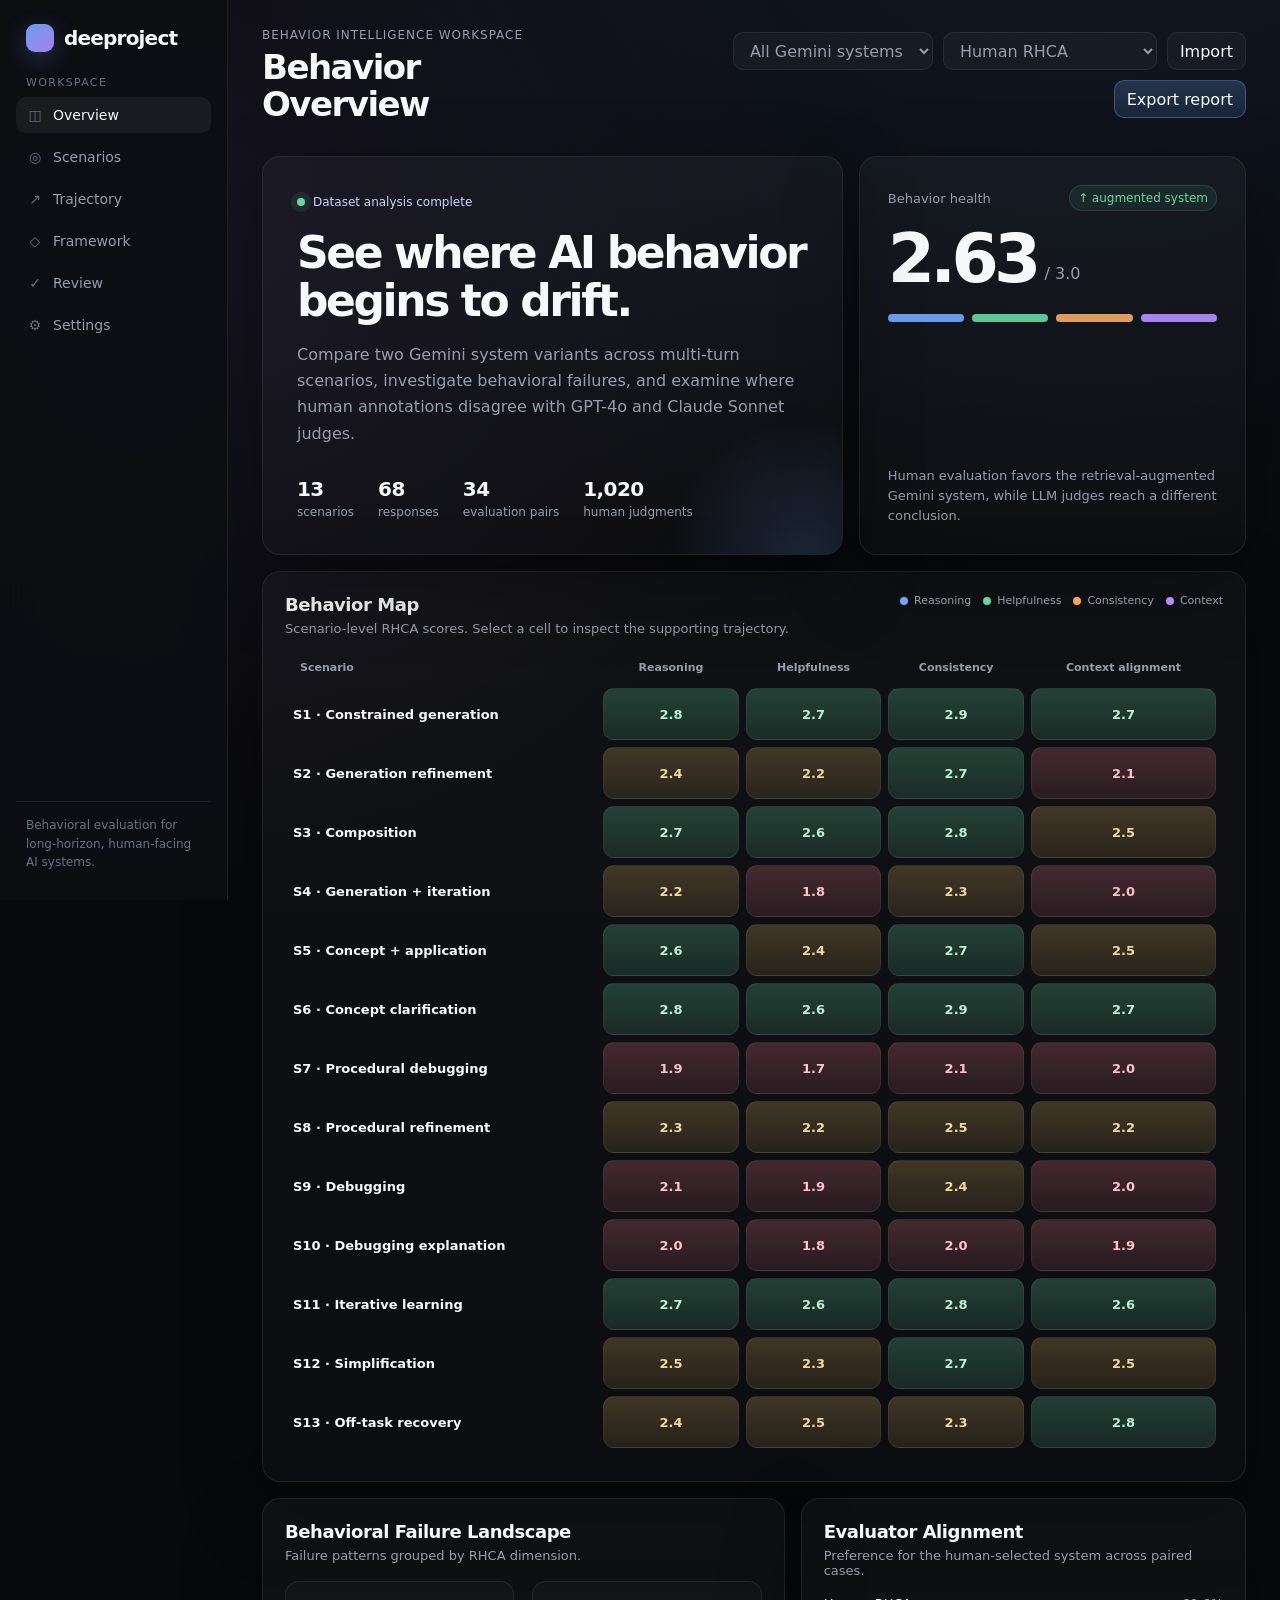
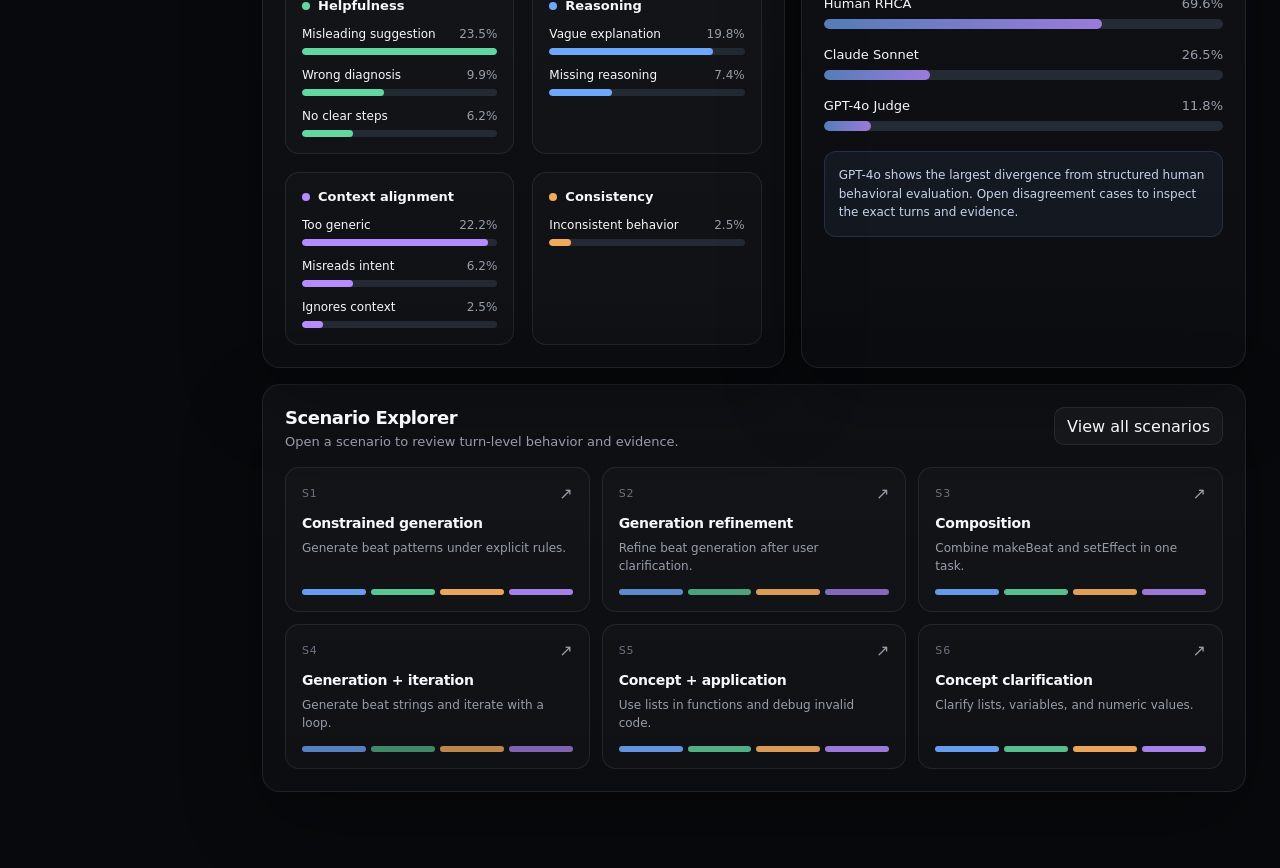
==== overview.html @ 39a92de8 "Add files via upload" ====
<!DOCTYPE html>
<html lang="en">
<head>
  <meta charset="UTF-8" />
  <meta name="viewport" content="width=device-width, initial-scale=1.0" />
  <title>deeproject — Behavior Overview</title>
  <style>
    :root{--bg:#08090c;--sidebar:#0d0f13;--surface:#11141a;--border:rgba(255,255,255,.08);--text:#f7f8fa;--muted:#959eab;--subtle:#697281;--reasoning:#6ea8fe;--helpfulness:#63d7a1;--consistency:#f0aa5b;--context:#b58cff;--good:#67d7a3;--mid:#e9bd66;--low:#ef7f8e;--shadow:0 28px 80px rgba(0,0,0,.32)}
    *{box-sizing:border-box}html{scroll-behavior:smooth}body{margin:0;min-height:100vh;color:var(--text);background:radial-gradient(circle at 85% -10%,rgba(110,168,254,.11),transparent 30%),radial-gradient(circle at 15% 10%,rgba(181,140,255,.08),transparent 26%),var(--bg);font-family:Inter,ui-sans-serif,system-ui,-apple-system,BlinkMacSystemFont,"Segoe UI",sans-serif}button,select{font:inherit}a{color:inherit;text-decoration:none}
    .app{min-height:100vh;display:grid;grid-template-columns:228px minmax(0,1fr)}.sidebar{position:sticky;top:0;height:100vh;padding:24px 16px;background:rgba(13,15,19,.92);backdrop-filter:blur(20px);border-right:1px solid var(--border);display:flex;flex-direction:column;z-index:10}.brand{display:flex;align-items:center;gap:10px;padding:0 10px 24px;font-weight:780;letter-spacing:-.04em;font-size:20px}.brand-mark{width:28px;height:28px;border-radius:9px;background:linear-gradient(135deg,rgba(110,168,254,.95),rgba(181,140,255,.9));box-shadow:0 8px 24px rgba(110,168,254,.25)}.nav-label{padding:0 10px 8px;color:var(--subtle);font-size:11px;text-transform:uppercase;letter-spacing:.12em}.nav{display:grid;gap:6px}.nav a{display:flex;align-items:center;gap:10px;padding:10px 11px;border-radius:10px;color:var(--muted);font-size:14px;transition:.18s ease}.nav a:hover,.nav a.active{color:var(--text);background:rgba(255,255,255,.055)}.nav-icon{width:16px;color:var(--subtle);text-align:center}.sidebar-footer{margin-top:auto;padding:14px 10px 4px;border-top:1px solid var(--border);color:var(--subtle);font-size:12px;line-height:1.55}
    .main{width:100%;max-width:1540px;margin:0 auto;padding:28px 34px 60px}.topbar{display:flex;justify-content:space-between;align-items:center;gap:18px;margin-bottom:34px}.eyebrow{color:var(--muted);font-size:12px;letter-spacing:.08em;text-transform:uppercase;margin-bottom:7px}h1{margin:0;font-size:34px;line-height:1.08;letter-spacing:-.045em}.top-actions{display:flex;align-items:center;gap:10px;flex-wrap:wrap;justify-content:flex-end}.control,.button{height:38px;border-radius:10px;border:1px solid var(--border);background:rgba(255,255,255,.035);color:var(--text);padding:0 12px}.control{color:var(--muted)}.button{cursor:pointer;transition:.18s ease}.button:hover{background:rgba(255,255,255,.08)}.button.primary{border-color:rgba(110,168,254,.35);background:linear-gradient(180deg,rgba(110,168,254,.22),rgba(110,168,254,.13))}
    .hero{display:grid;grid-template-columns:minmax(0,1.2fr) minmax(310px,.8fr);gap:16px;margin-bottom:16px}.hero-copy,.health-card,.panel{border:1px solid var(--border);background:linear-gradient(180deg,rgba(255,255,255,.035),rgba(255,255,255,.018));border-radius:18px;box-shadow:var(--shadow)}.hero-copy{min-height:280px;padding:34px;position:relative;overflow:hidden}.hero-copy:after{content:"";position:absolute;width:280px;height:280px;right:-100px;bottom:-140px;border-radius:50%;background:radial-gradient(circle,rgba(110,168,254,.16),transparent 68%)}.hero-kicker{display:inline-flex;align-items:center;gap:8px;color:#c9d7ff;font-size:12px;margin-bottom:20px}.pulse{width:8px;height:8px;border-radius:50%;background:var(--good);box-shadow:0 0 0 6px rgba(103,215,163,.09)}.hero-copy h2{margin:0;max-width:800px;font-size:44px;line-height:1.07;letter-spacing:-.055em}.hero-copy p{max-width:690px;margin:18px 0 0;color:var(--muted);font-size:16px;line-height:1.65}.meta-row{display:flex;flex-wrap:wrap;gap:12px 24px;margin-top:30px}.meta-item strong{display:block;font-size:20px;letter-spacing:-.03em}.meta-item span{color:var(--muted);font-size:12px}.health-card{padding:28px;display:flex;flex-direction:column;justify-content:space-between;min-height:280px}.health-head{display:flex;align-items:center;justify-content:space-between;gap:14px}.health-title{color:var(--muted);font-size:13px}.delta{font-size:12px;color:var(--good);background:rgba(99,215,161,.08);border:1px solid rgba(99,215,161,.17);border-radius:999px;padding:5px 8px}.score{margin-top:16px;display:flex;align-items:flex-end;gap:8px}.score strong{font-size:68px;line-height:.95;letter-spacing:-.07em}.score span{color:var(--muted);margin-bottom:9px}.health-bar{display:grid;grid-template-columns:repeat(4,1fr);gap:8px;margin-top:22px}.health-segment{height:8px;border-radius:999px;opacity:.92}.health-caption{margin-top:18px;color:var(--muted);font-size:13px;line-height:1.55}
    .panel{padding:22px;margin-bottom:16px}.panel-header{display:flex;justify-content:space-between;align-items:flex-start;gap:18px;margin-bottom:18px}.panel-title{margin:0;font-size:18px;letter-spacing:-.025em}.panel-subtitle{margin:6px 0 0;color:var(--muted);font-size:13px}.legend{display:flex;gap:12px;flex-wrap:wrap;color:var(--muted);font-size:11px}.legend-item{display:flex;align-items:center;gap:6px}.dot{width:8px;height:8px;border-radius:50%}.behavior-map-wrap{overflow:auto;padding-bottom:4px}.behavior-map{width:100%;min-width:850px;border-collapse:separate;border-spacing:7px}.behavior-map th{color:var(--muted);font-size:11px;font-weight:600;padding:0 8px 7px;text-align:center}.behavior-map th:first-child{text-align:left}.behavior-map td{text-align:center;border-radius:11px;border:1px solid rgba(255,255,255,.06);min-width:96px;height:52px;font-size:13px;font-weight:720;cursor:pointer;transition:.18s ease}.behavior-map td:not(.scenario-name):hover{transform:translateY(-2px);border-color:rgba(255,255,255,.2);filter:brightness(1.12)}.scenario-name{min-width:190px!important;text-align:left!important;background:transparent;border-color:transparent!important;color:var(--text);font-weight:620!important;padding-left:0;cursor:default!important}.score-high{background:linear-gradient(180deg,rgba(99,215,161,.25),rgba(99,215,161,.14));color:#b8f2d6}.score-mid{background:linear-gradient(180deg,rgba(233,189,102,.23),rgba(233,189,102,.12));color:#f1d89e}.score-low{background:linear-gradient(180deg,rgba(239,127,142,.24),rgba(239,127,142,.12));color:#ffc1c9}
    .grid-two{display:grid;grid-template-columns:minmax(0,1.08fr) minmax(360px,.92fr);gap:16px}.failure-groups{display:grid;grid-template-columns:repeat(2,minmax(0,1fr));gap:18px}.failure-group{padding:16px;border:1px solid var(--border);background:rgba(255,255,255,.018);border-radius:14px}.group-title{display:flex;align-items:center;gap:8px;font-size:13px;font-weight:700;margin-bottom:14px}.failure-item{margin-bottom:13px;cursor:pointer}.failure-item:last-child{margin-bottom:0}.failure-meta{display:flex;justify-content:space-between;gap:12px;font-size:12px;margin-bottom:7px}.failure-meta span:last-child{color:var(--muted)}.track{height:7px;background:#242a34;border-radius:999px;overflow:hidden}.fill{height:100%;border-radius:999px;transition:.25s ease}.failure-item:hover .fill{filter:brightness(1.25)}.alignment-list{display:grid;gap:18px;margin-top:6px}.alignment-row{display:grid;gap:8px}.alignment-head{display:flex;justify-content:space-between;gap:16px;font-size:13px}.alignment-head span:last-child{color:var(--muted)}.alignment-track{height:10px;background:#252b35;border-radius:999px;overflow:hidden}.alignment-fill{height:100%;border-radius:999px;background:linear-gradient(90deg,rgba(110,168,254,.65),rgba(181,140,255,.82))}.insight{margin-top:20px;padding:14px;border:1px solid rgba(110,168,254,.16);background:rgba(110,168,254,.07);border-radius:12px;color:#c7d3ea;font-size:12px;line-height:1.55}
    .scenario-grid{display:grid;grid-template-columns:repeat(3,minmax(0,1fr));gap:12px}.scenario-card{padding:16px;border:1px solid var(--border);background:rgba(255,255,255,.018);border-radius:14px;transition:.18s ease;cursor:pointer}.scenario-card:hover{transform:translateY(-3px);border-color:rgba(255,255,255,.13);background:rgba(255,255,255,.035)}.scenario-top{display:flex;justify-content:space-between;gap:12px;align-items:center;margin-bottom:12px}.scenario-id{color:var(--subtle);font-size:11px;text-transform:uppercase;letter-spacing:.08em}.arrow{color:var(--muted)}.scenario-card h3{margin:0;font-size:14px;letter-spacing:-.02em}.scenario-card p{margin:8px 0 14px;color:var(--muted);font-size:12px;line-height:1.5;min-height:36px}.mini-rhca{display:grid;grid-template-columns:repeat(4,1fr);gap:5px}.mini-rhca span{height:6px;border-radius:999px}
    @media(max-width:1120px){.hero,.grid-two{grid-template-columns:1fr}.scenario-grid{grid-template-columns:repeat(2,minmax(0,1fr))}}@media(max-width:820px){.app{grid-template-columns:1fr}.sidebar{position:static;height:auto;border-right:0;border-bottom:1px solid var(--border)}.nav{grid-template-columns:repeat(3,minmax(0,1fr))}.sidebar-footer{display:none}.main{padding:22px}}@media(max-width:640px){.topbar{align-items:flex-start;flex-direction:column}.top-actions{justify-content:flex-start}.hero-copy h2{font-size:34px}.failure-groups,.scenario-grid{grid-template-columns:1fr}.nav{grid-template-columns:repeat(2,minmax(0,1fr))}}
  </style>
</head>
<body>
<div class="app">
  <aside class="sidebar">
    <div class="brand"><div class="brand-mark"></div>deeproject</div>
    <div class="nav-label">Workspace</div>
    <nav class="nav">
      <a class="active" href="index.html"><span class="nav-icon">◫</span>Overview</a>
      <a href="scenario.html"><span class="nav-icon">◎</span>Scenarios</a>
      <a href="trajectory.html"><span class="nav-icon">↗</span>Trajectory</a>
      <a href="framework.html"><span class="nav-icon">◇</span>Framework</a>
      <a href="governance.html"><span class="nav-icon">✓</span>Review</a>
      <a href="#"><span class="nav-icon">⚙</span>Settings</a>
    </nav>
    <div class="sidebar-footer">Behavioral evaluation for long-horizon, human-facing AI systems.</div>
  </aside>
  <main class="main">
    <header class="topbar">
      <div><div class="eyebrow">Behavior intelligence workspace</div><h1>Behavior Overview</h1></div>
      <div class="top-actions">
        <select class="control" id="modelFilter"><option>All Gemini systems</option><option>Gemini Base</option><option>Gemini + Retrieval</option></select>
        <select class="control"><option>Human RHCA</option><option>GPT-4o Judge</option><option>Claude Sonnet Judge</option></select>
        <button class="button">Import</button><button class="button primary">Export report</button>
      </div>
    </header>
    <section class="hero">
      <article class="hero-copy"><div class="hero-kicker"><span class="pulse"></span>Dataset analysis complete</div><h2>See where AI behavior begins to drift.</h2><p>Compare two Gemini system variants across multi-turn scenarios, investigate behavioral failures, and examine where human annotations disagree with GPT-4o and Claude Sonnet judges.</p><div class="meta-row"><div class="meta-item"><strong>13</strong><span>scenarios</span></div><div class="meta-item"><strong>68</strong><span>responses</span></div><div class="meta-item"><strong>34</strong><span>evaluation pairs</span></div><div class="meta-item"><strong>1,020</strong><span>human judgments</span></div></div></article>
      <article class="health-card"><div><div class="health-head"><div class="health-title">Behavior health</div><div class="delta">↑ augmented system</div></div><div class="score"><strong>2.63</strong><span>/ 3.0</span></div><div class="health-bar"><div class="health-segment" style="background:var(--reasoning)"></div><div class="health-segment" style="background:var(--helpfulness)"></div><div class="health-segment" style="background:var(--consistency)"></div><div class="health-segment" style="background:var(--context)"></div></div></div><div class="health-caption">Human evaluation favors the retrieval-augmented Gemini system, while LLM judges reach a different conclusion.</div></article>
    </section>
    <section class="panel"><div class="panel-header"><div><h2 class="panel-title">Behavior Map</h2><p class="panel-subtitle">Scenario-level RHCA scores. Select a cell to inspect the supporting trajectory.</p></div><div class="legend"><div class="legend-item"><span class="dot" style="background:var(--reasoning)"></span>Reasoning</div><div class="legend-item"><span class="dot" style="background:var(--helpfulness)"></span>Helpfulness</div><div class="legend-item"><span class="dot" style="background:var(--consistency)"></span>Consistency</div><div class="legend-item"><span class="dot" style="background:var(--context)"></span>Context</div></div></div><div class="behavior-map-wrap"><table class="behavior-map" id="behaviorMap"><thead><tr><th>Scenario</th><th>Reasoning</th><th>Helpfulness</th><th>Consistency</th><th>Context alignment</th></tr></thead><tbody></tbody></table></div></section>
    <section class="grid-two">
      <article class="panel"><div class="panel-header"><div><h2 class="panel-title">Behavioral Failure Landscape</h2><p class="panel-subtitle">Failure patterns grouped by RHCA dimension.</p></div></div><div class="failure-groups">
        <div class="failure-group"><div class="group-title"><span class="dot" style="background:var(--helpfulness)"></span>Helpfulness</div><div class="failure-item"><div class="failure-meta"><span>Misleading suggestion</span><span>23.5%</span></div><div class="track"><div class="fill" style="width:100%;background:var(--helpfulness)"></div></div></div><div class="failure-item"><div class="failure-meta"><span>Wrong diagnosis</span><span>9.9%</span></div><div class="track"><div class="fill" style="width:42%;background:var(--helpfulness)"></div></div></div><div class="failure-item"><div class="failure-meta"><span>No clear steps</span><span>6.2%</span></div><div class="track"><div class="fill" style="width:26%;background:var(--helpfulness)"></div></div></div></div>
        <div class="failure-group"><div class="group-title"><span class="dot" style="background:var(--reasoning)"></span>Reasoning</div><div class="failure-item"><div class="failure-meta"><span>Vague explanation</span><span>19.8%</span></div><div class="track"><div class="fill" style="width:84%;background:var(--reasoning)"></div></div></div><div class="failure-item"><div class="failure-meta"><span>Missing reasoning</span><span>7.4%</span></div><div class="track"><div class="fill" style="width:32%;background:var(--reasoning)"></div></div></div></div>
        <div class="failure-group"><div class="group-title"><span class="dot" style="background:var(--context)"></span>Context alignment</div><div class="failure-item"><div class="failure-meta"><span>Too generic</span><span>22.2%</span></div><div class="track"><div class="fill" style="width:95%;background:var(--context)"></div></div></div><div class="failure-item"><div class="failure-meta"><span>Misreads intent</span><span>6.2%</span></div><div class="track"><div class="fill" style="width:26%;background:var(--context)"></div></div></div><div class="failure-item"><div class="failure-meta"><span>Ignores context</span><span>2.5%</span></div><div class="track"><div class="fill" style="width:11%;background:var(--context)"></div></div></div></div>
        <div class="failure-group"><div class="group-title"><span class="dot" style="background:var(--consistency)"></span>Consistency</div><div class="failure-item"><div class="failure-meta"><span>Inconsistent behavior</span><span>2.5%</span></div><div class="track"><div class="fill" style="width:11%;background:var(--consistency)"></div></div></div></div>
      </div></article>
      <article class="panel"><div class="panel-header"><div><h2 class="panel-title">Evaluator Alignment</h2><p class="panel-subtitle">Preference for the human-selected system across paired cases.</p></div></div><div class="alignment-list"><div class="alignment-row"><div class="alignment-head"><span>Human RHCA</span><span>69.6%</span></div><div class="alignment-track"><div class="alignment-fill" style="width:69.6%"></div></div></div><div class="alignment-row"><div class="alignment-head"><span>Claude Sonnet</span><span>26.5%</span></div><div class="alignment-track"><div class="alignment-fill" style="width:26.5%"></div></div></div><div class="alignment-row"><div class="alignment-head"><span>GPT-4o Judge</span><span>11.8%</span></div><div class="alignment-track"><div class="alignment-fill" style="width:11.8%"></div></div></div></div><div class="insight">GPT-4o shows the largest divergence from structured human behavioral evaluation. Open disagreement cases to inspect the exact turns and evidence.</div></article>
    </section>
    <section class="panel"><div class="panel-header"><div><h2 class="panel-title">Scenario Explorer</h2><p class="panel-subtitle">Open a scenario to review turn-level behavior and evidence.</p></div><button class="button" onclick="location.href='scenario.html'">View all scenarios</button></div><div class="scenario-grid" id="scenarioGrid"></div></section>
  </main>
</div>
<script>
const scenarios=[{id:'S1',name:'Constrained generation',desc:'Generate beat patterns under explicit rules.',scores:[2.8,2.7,2.9,2.7]},{id:'S2',name:'Generation refinement',desc:'Refine beat generation after user clarification.',scores:[2.4,2.2,2.7,2.1]},{id:'S3',name:'Composition',desc:'Combine makeBeat and setEffect in one task.',scores:[2.7,2.6,2.8,2.5]},{id:'S4',name:'Generation + iteration',desc:'Generate beat strings and iterate with a loop.',scores:[2.2,1.8,2.3,2.0]},{id:'S5',name:'Concept + application',desc:'Use lists in functions and debug invalid code.',scores:[2.6,2.4,2.7,2.5]},{id:'S6',name:'Concept clarification',desc:'Clarify lists, variables, and numeric values.',scores:[2.8,2.6,2.9,2.7]},{id:'S7',name:'Procedural debugging',desc:'Construct a loop and diagnose repeated execution.',scores:[1.9,1.7,2.1,2.0]},{id:'S8',name:'Procedural refinement',desc:'Refine loop logic for repeated playback.',scores:[2.3,2.2,2.5,2.2]},{id:'S9',name:'Debugging',desc:'Diagnose indexing and function-call errors.',scores:[2.1,1.9,2.4,2.0]},{id:'S10',name:'Debugging explanation',desc:'Explain incorrect code and respond to correction.',scores:[2.0,1.8,2.0,1.9]},{id:'S11',name:'Iterative learning',desc:'Move from concept explanation to application.',scores:[2.7,2.6,2.8,2.6]},{id:'S12',name:'Simplification',desc:'Explain makeBeat more simply after confusion.',scores:[2.5,2.3,2.7,2.5]},{id:'S13',name:'Off-task recovery',desc:'Recover from an off-topic exchange.',scores:[2.4,2.5,2.3,2.8]}];
const scoreClass=s=>s>=2.6?'score-high':s>=2.2?'score-mid':'score-low';const tbody=document.querySelector('#behaviorMap tbody');scenarios.forEach(s=>{const tr=document.createElement('tr');tr.innerHTML=`<td class="scenario-name">${s.id} · ${s.name}</td>`+s.scores.map((score,i)=>`<td class="${scoreClass(score)}" onclick="location.href='trajectory.html?scenario=${s.id}&dimension=${i}'">${score.toFixed(1)}</td>`).join('');tbody.appendChild(tr)});const grid=document.getElementById('scenarioGrid');scenarios.slice(0,6).forEach(s=>{const card=document.createElement('article');card.className='scenario-card';card.onclick=()=>location.href=`scenario.html?id=${s.id}`;card.innerHTML=`<div class="scenario-top"><span class="scenario-id">${s.id}</span><span class="arrow">↗</span></div><h3>${s.name}</h3><p>${s.desc}</p><div class="mini-rhca"><span style="background:var(--reasoning);opacity:${s.scores[0]/3}"></span><span style="background:var(--helpfulness);opacity:${s.scores[1]/3}"></span><span style="background:var(--consistency);opacity:${s.scores[2]/3}"></span><span style="background:var(--context);opacity:${s.scores[3]/3}"></span></div>`;grid.appendChild(card)});
</script>
</body>
</html>
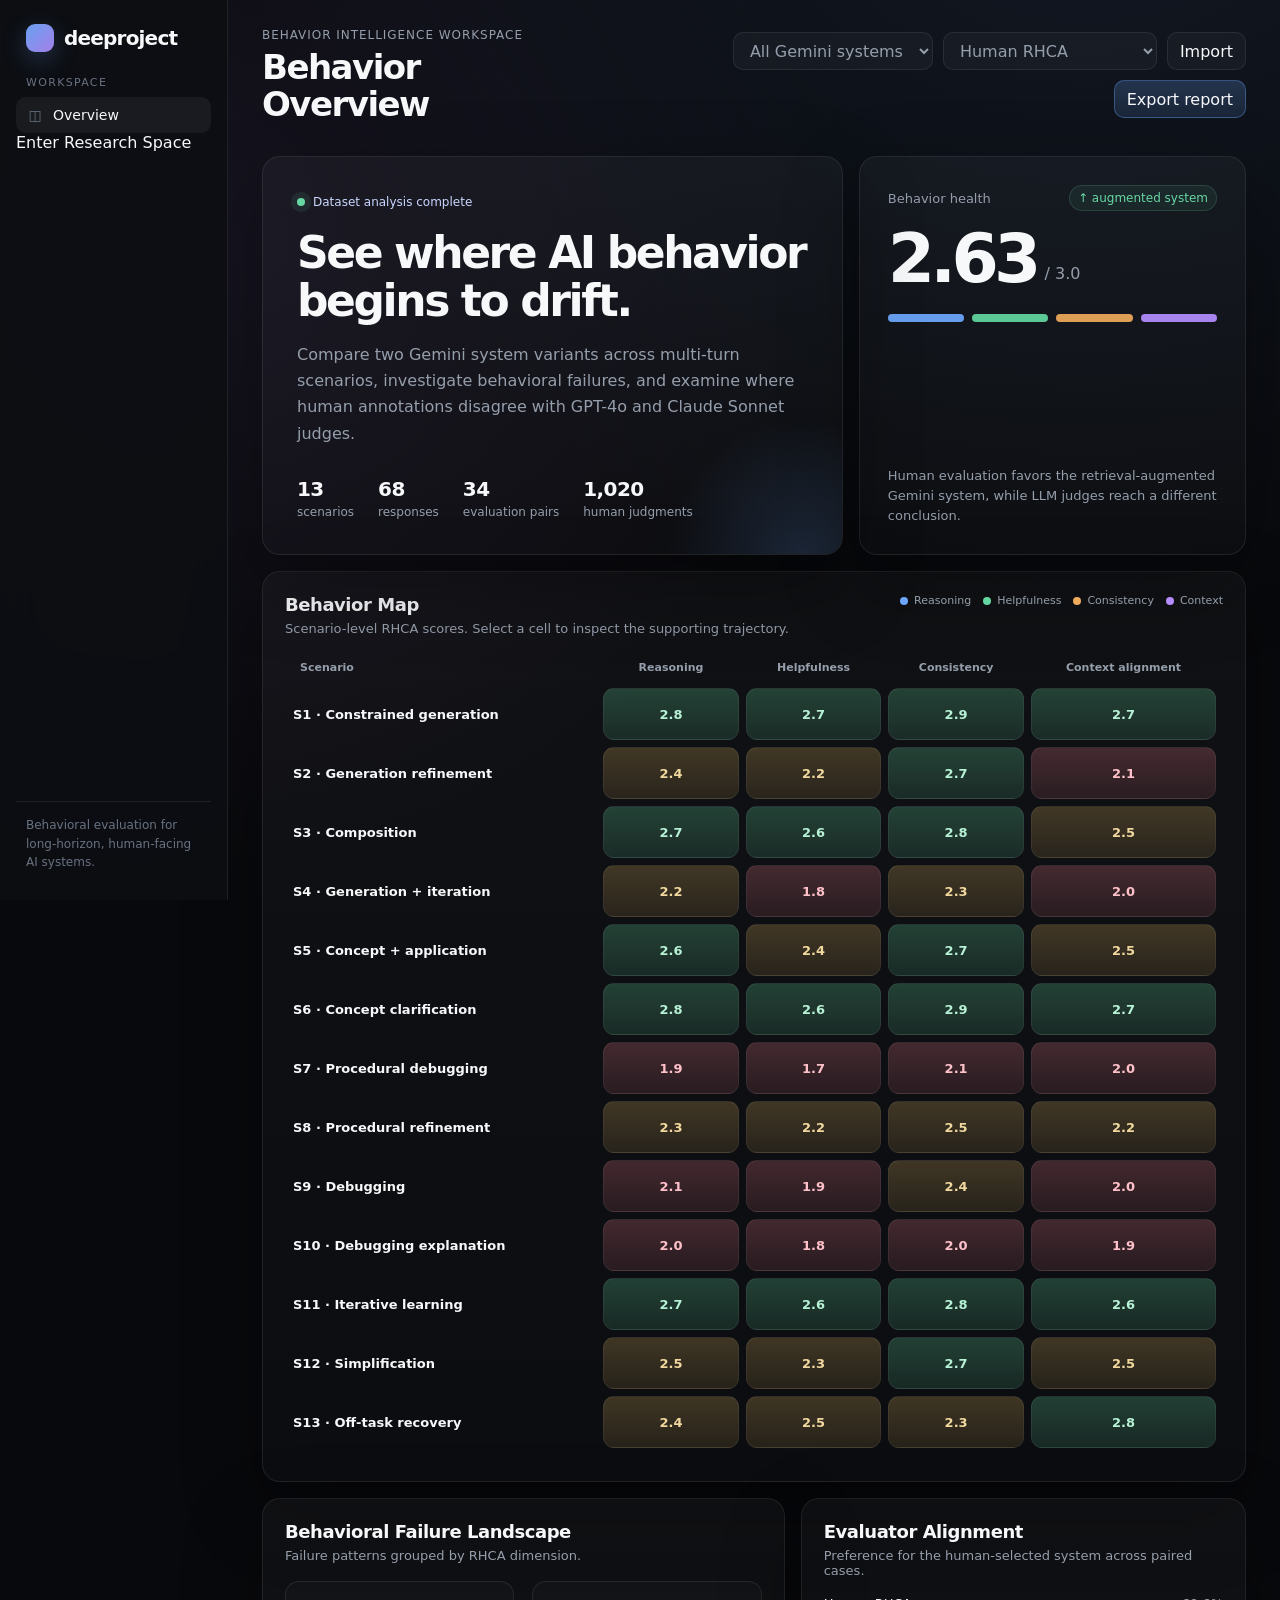
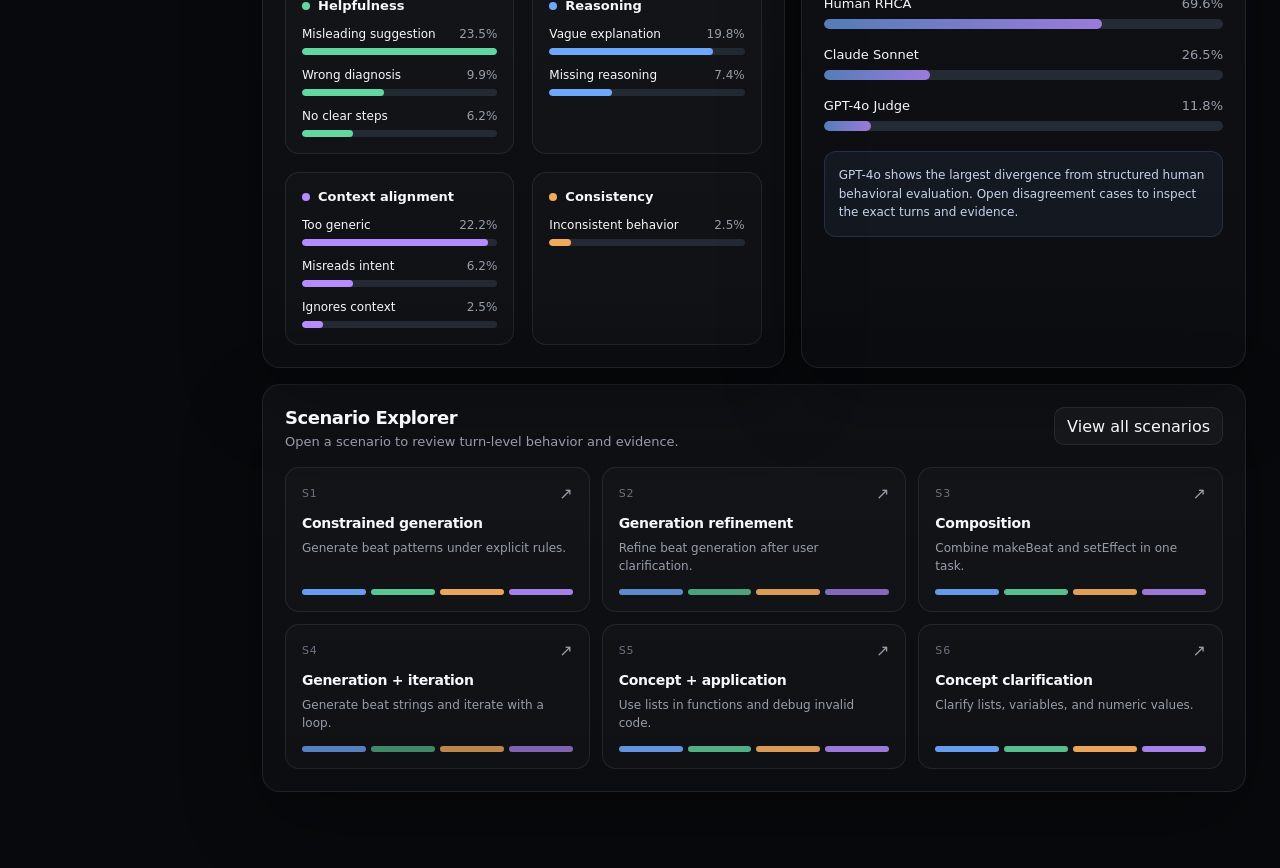
==== commit 971139b6: "Update overview.html" ====
--- a/overview.html
+++ b/overview.html
@@ -17,18 +17,25 @@
   </style>
 </head>
 <body>
-<div class="app">
+    <div class="app">
   <aside class="sidebar">
-    <div class="brand"><div class="brand-mark"></div>deeproject</div>
+    <div class="brand">
+      <div class="brand-mark"></div>
+      deeproject
+    </div>
+
     <div class="nav-label">Workspace</div>
+
     <nav class="nav">
-      <a class="active" href="index.html"><span class="nav-icon">◫</span>Overview</a>
-      <a href="scenario.html"><span class="nav-icon">◎</span>Scenarios</a>
-      <a href="trajectory.html"><span class="nav-icon">↗</span>Trajectory</a>
-      <a href="framework.html"><span class="nav-icon">◇</span>Framework</a>
-      <a href="governance.html"><span class="nav-icon">✓</span>Review</a>
-      <a href="#"><span class="nav-icon">⚙</span>Settings</a>
+      <a class="active" href="overview.html">
+        <span class="nav-icon">◫</span>
+        Overview
+      </a>
     </nav>
+    <a href="index.html" class="enter-button">
+      Enter Research Space
+    </a>
+      
     <div class="sidebar-footer">Behavioral evaluation for long-horizon, human-facing AI systems.</div>
   </aside>
   <main class="main">
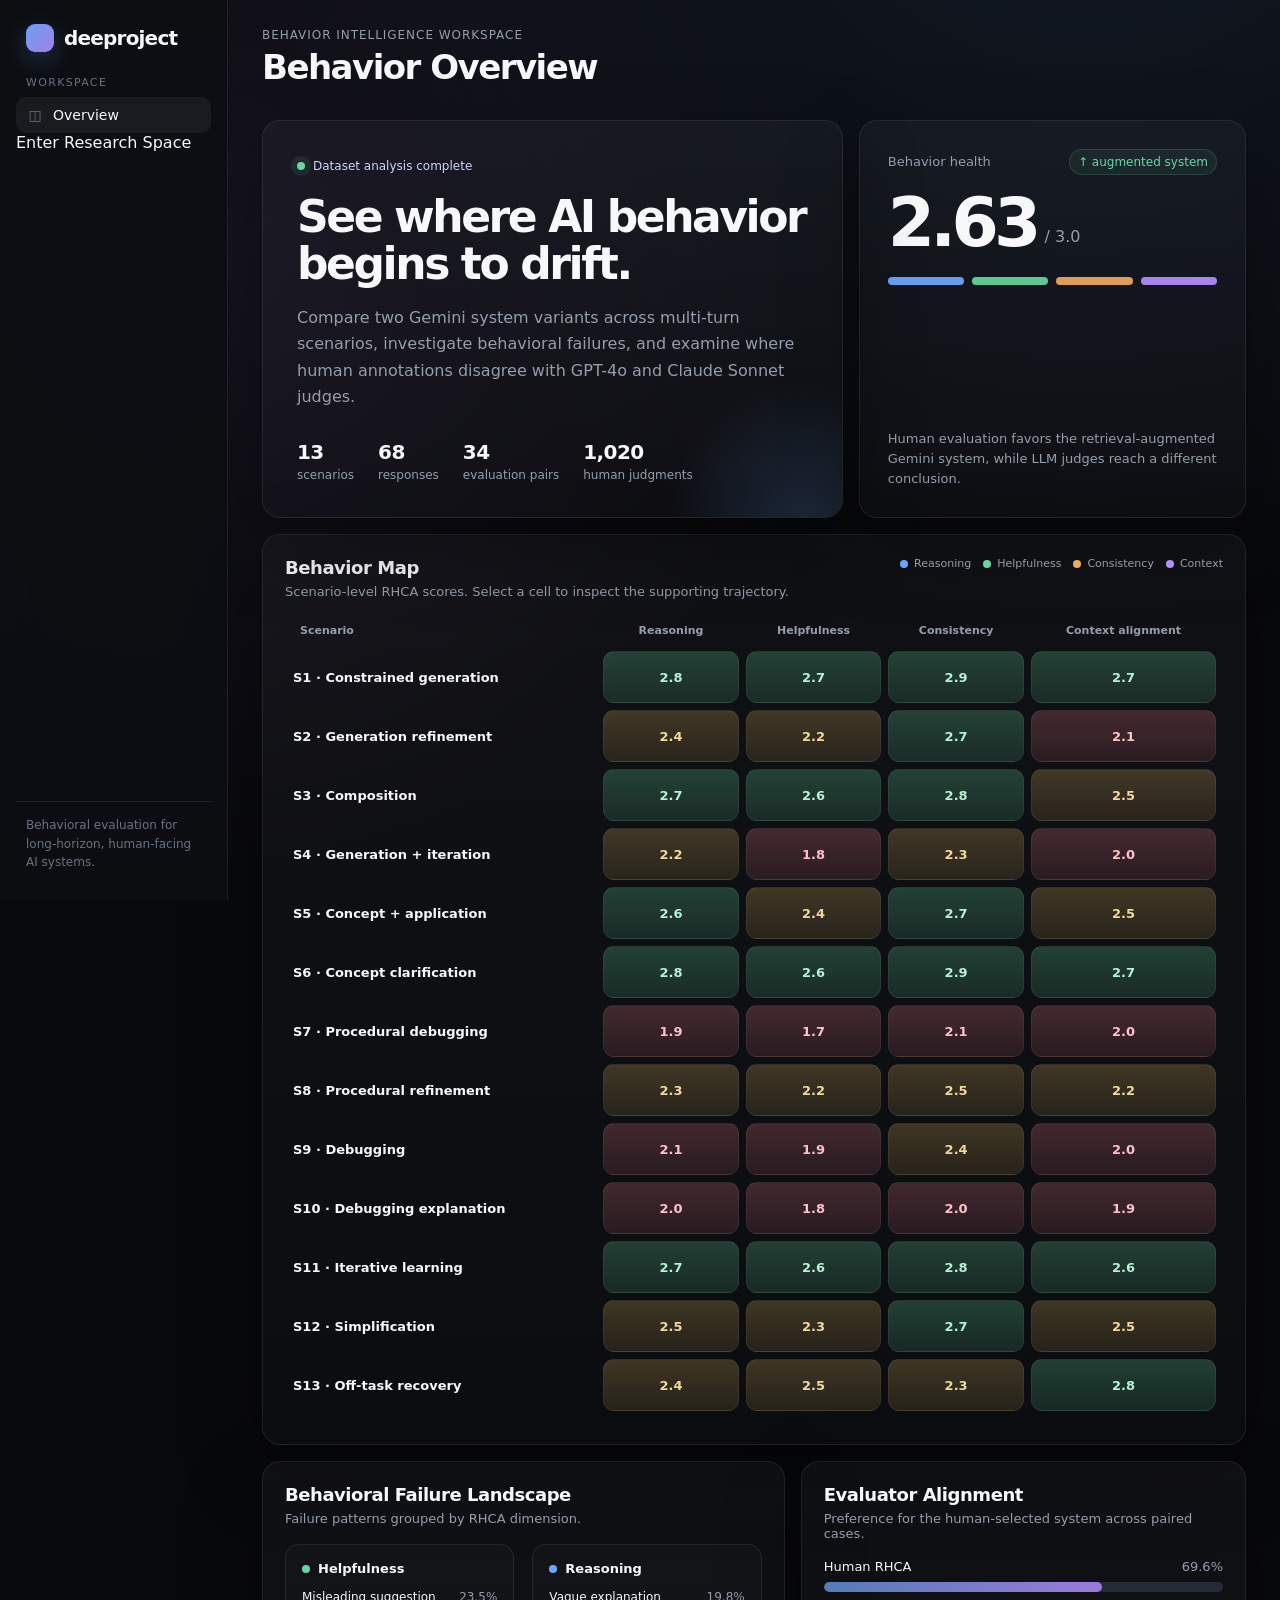
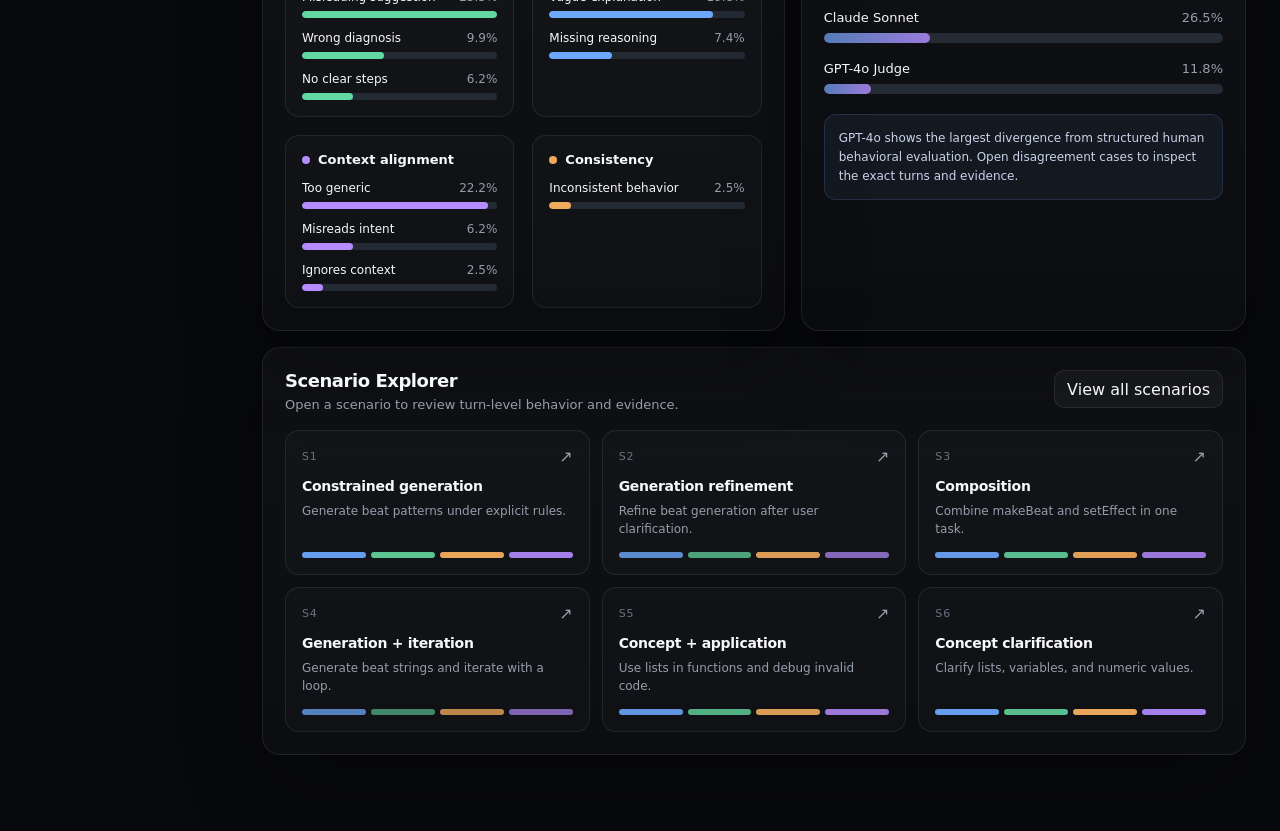
==== commit aa9068d1: "Update overview.html" ====
--- a/overview.html
+++ b/overview.html
@@ -41,11 +41,6 @@
   <main class="main">
     <header class="topbar">
       <div><div class="eyebrow">Behavior intelligence workspace</div><h1>Behavior Overview</h1></div>
-      <div class="top-actions">
-        <select class="control" id="modelFilter"><option>All Gemini systems</option><option>Gemini Base</option><option>Gemini + Retrieval</option></select>
-        <select class="control"><option>Human RHCA</option><option>GPT-4o Judge</option><option>Claude Sonnet Judge</option></select>
-        <button class="button">Import</button><button class="button primary">Export report</button>
-      </div>
     </header>
     <section class="hero">
       <article class="hero-copy"><div class="hero-kicker"><span class="pulse"></span>Dataset analysis complete</div><h2>See where AI behavior begins to drift.</h2><p>Compare two Gemini system variants across multi-turn scenarios, investigate behavioral failures, and examine where human annotations disagree with GPT-4o and Claude Sonnet judges.</p><div class="meta-row"><div class="meta-item"><strong>13</strong><span>scenarios</span></div><div class="meta-item"><strong>68</strong><span>responses</span></div><div class="meta-item"><strong>34</strong><span>evaluation pairs</span></div><div class="meta-item"><strong>1,020</strong><span>human judgments</span></div></div></article>
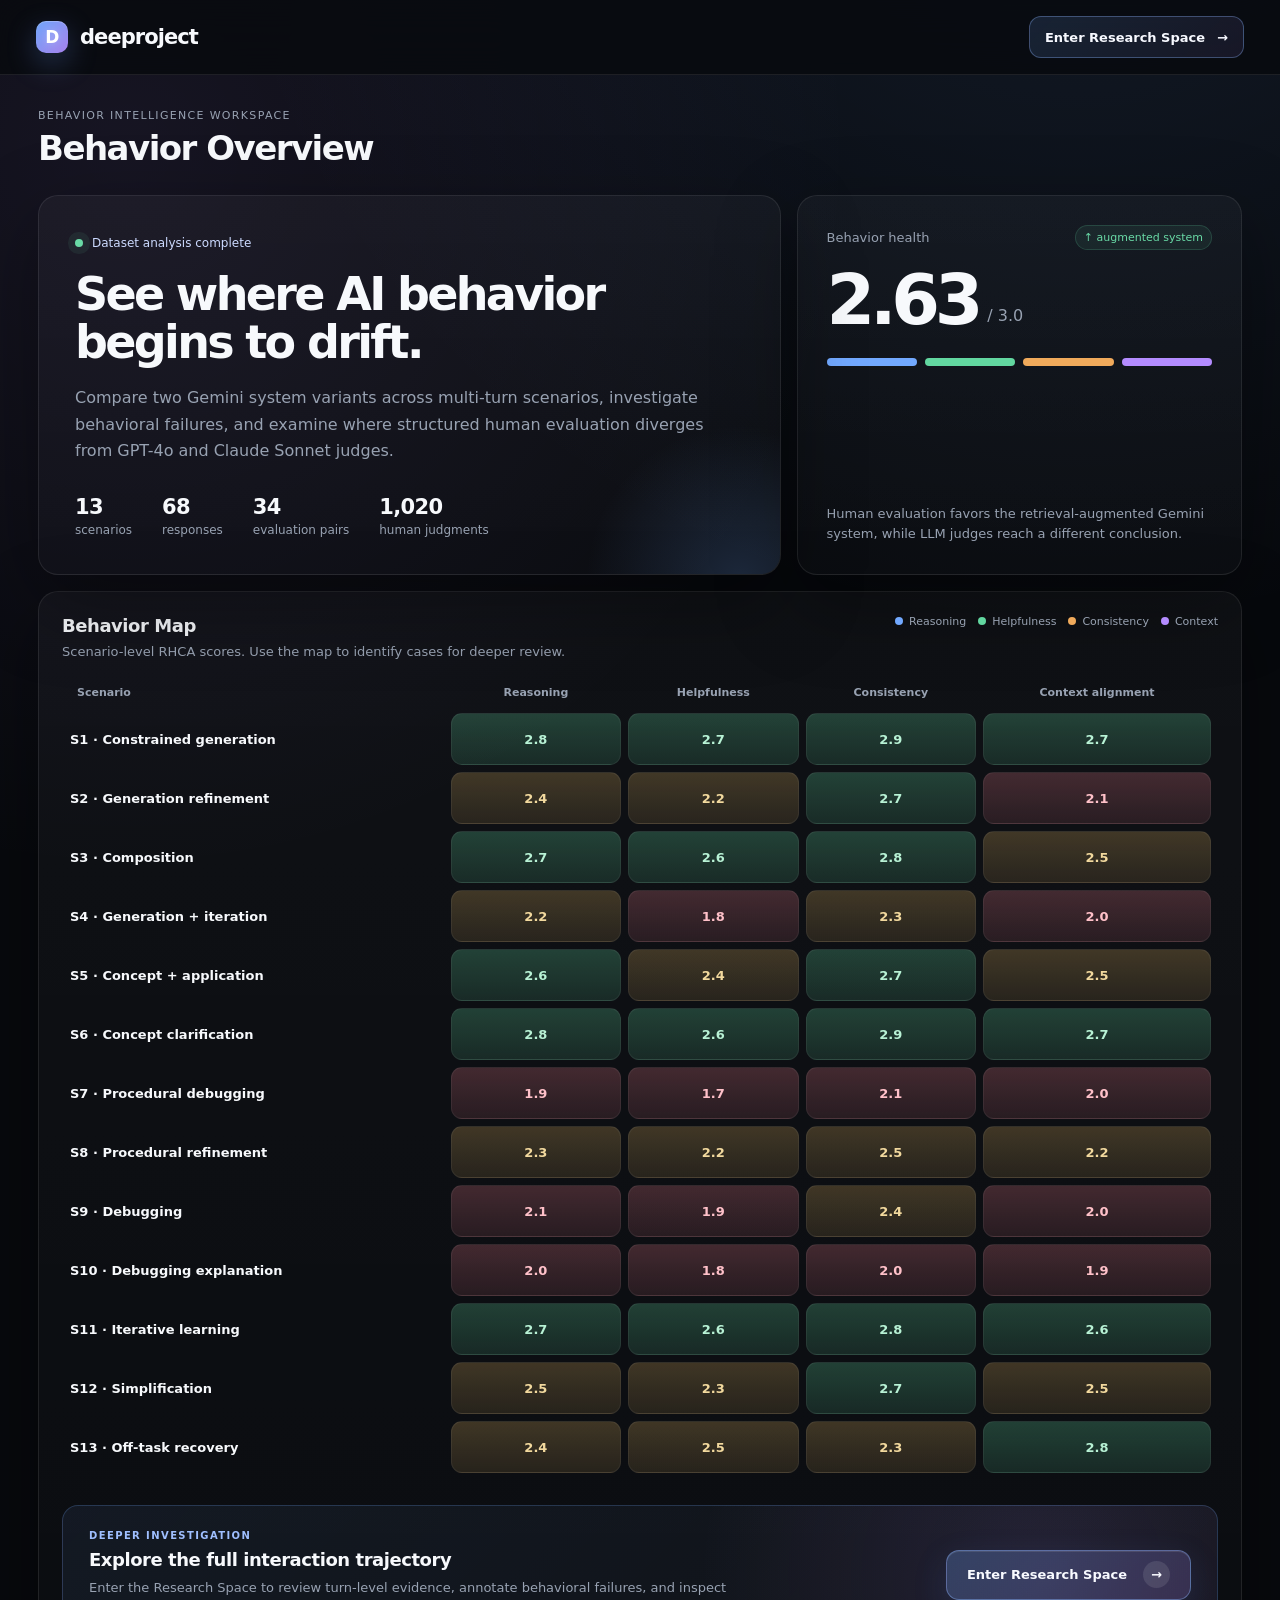
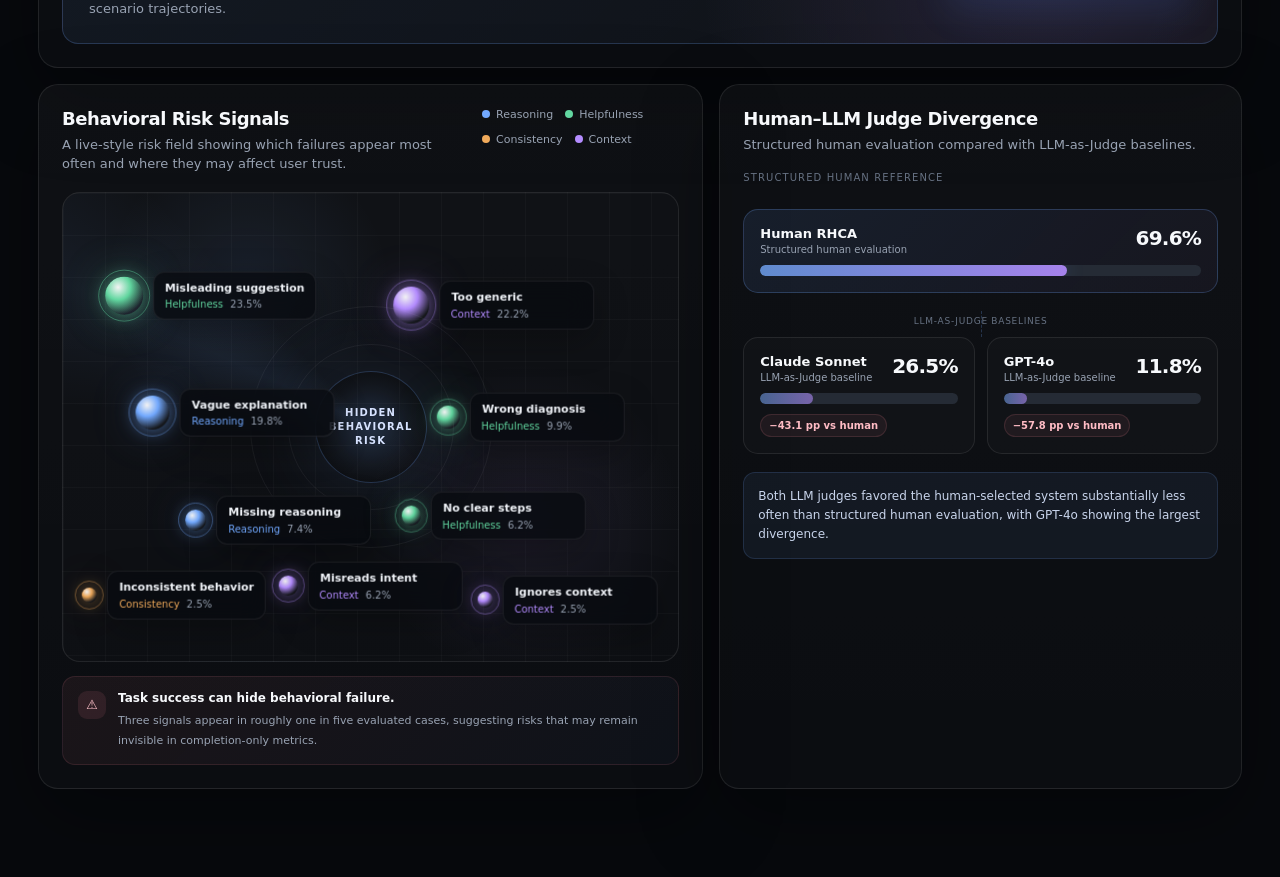
==== commit 32874675: "Update overview.html" ====
--- a/overview.html
+++ b/overview.html
@@ -5,63 +5,962 @@
   <meta name="viewport" content="width=device-width, initial-scale=1.0" />
   <title>deeproject — Behavior Overview</title>
   <style>
-    :root{--bg:#08090c;--sidebar:#0d0f13;--surface:#11141a;--border:rgba(255,255,255,.08);--text:#f7f8fa;--muted:#959eab;--subtle:#697281;--reasoning:#6ea8fe;--helpfulness:#63d7a1;--consistency:#f0aa5b;--context:#b58cff;--good:#67d7a3;--mid:#e9bd66;--low:#ef7f8e;--shadow:0 28px 80px rgba(0,0,0,.32)}
-    *{box-sizing:border-box}html{scroll-behavior:smooth}body{margin:0;min-height:100vh;color:var(--text);background:radial-gradient(circle at 85% -10%,rgba(110,168,254,.11),transparent 30%),radial-gradient(circle at 15% 10%,rgba(181,140,255,.08),transparent 26%),var(--bg);font-family:Inter,ui-sans-serif,system-ui,-apple-system,BlinkMacSystemFont,"Segoe UI",sans-serif}button,select{font:inherit}a{color:inherit;text-decoration:none}
-    .app{min-height:100vh;display:grid;grid-template-columns:228px minmax(0,1fr)}.sidebar{position:sticky;top:0;height:100vh;padding:24px 16px;background:rgba(13,15,19,.92);backdrop-filter:blur(20px);border-right:1px solid var(--border);display:flex;flex-direction:column;z-index:10}.brand{display:flex;align-items:center;gap:10px;padding:0 10px 24px;font-weight:780;letter-spacing:-.04em;font-size:20px}.brand-mark{width:28px;height:28px;border-radius:9px;background:linear-gradient(135deg,rgba(110,168,254,.95),rgba(181,140,255,.9));box-shadow:0 8px 24px rgba(110,168,254,.25)}.nav-label{padding:0 10px 8px;color:var(--subtle);font-size:11px;text-transform:uppercase;letter-spacing:.12em}.nav{display:grid;gap:6px}.nav a{display:flex;align-items:center;gap:10px;padding:10px 11px;border-radius:10px;color:var(--muted);font-size:14px;transition:.18s ease}.nav a:hover,.nav a.active{color:var(--text);background:rgba(255,255,255,.055)}.nav-icon{width:16px;color:var(--subtle);text-align:center}.sidebar-footer{margin-top:auto;padding:14px 10px 4px;border-top:1px solid var(--border);color:var(--subtle);font-size:12px;line-height:1.55}
-    .main{width:100%;max-width:1540px;margin:0 auto;padding:28px 34px 60px}.topbar{display:flex;justify-content:space-between;align-items:center;gap:18px;margin-bottom:34px}.eyebrow{color:var(--muted);font-size:12px;letter-spacing:.08em;text-transform:uppercase;margin-bottom:7px}h1{margin:0;font-size:34px;line-height:1.08;letter-spacing:-.045em}.top-actions{display:flex;align-items:center;gap:10px;flex-wrap:wrap;justify-content:flex-end}.control,.button{height:38px;border-radius:10px;border:1px solid var(--border);background:rgba(255,255,255,.035);color:var(--text);padding:0 12px}.control{color:var(--muted)}.button{cursor:pointer;transition:.18s ease}.button:hover{background:rgba(255,255,255,.08)}.button.primary{border-color:rgba(110,168,254,.35);background:linear-gradient(180deg,rgba(110,168,254,.22),rgba(110,168,254,.13))}
-    .hero{display:grid;grid-template-columns:minmax(0,1.2fr) minmax(310px,.8fr);gap:16px;margin-bottom:16px}.hero-copy,.health-card,.panel{border:1px solid var(--border);background:linear-gradient(180deg,rgba(255,255,255,.035),rgba(255,255,255,.018));border-radius:18px;box-shadow:var(--shadow)}.hero-copy{min-height:280px;padding:34px;position:relative;overflow:hidden}.hero-copy:after{content:"";position:absolute;width:280px;height:280px;right:-100px;bottom:-140px;border-radius:50%;background:radial-gradient(circle,rgba(110,168,254,.16),transparent 68%)}.hero-kicker{display:inline-flex;align-items:center;gap:8px;color:#c9d7ff;font-size:12px;margin-bottom:20px}.pulse{width:8px;height:8px;border-radius:50%;background:var(--good);box-shadow:0 0 0 6px rgba(103,215,163,.09)}.hero-copy h2{margin:0;max-width:800px;font-size:44px;line-height:1.07;letter-spacing:-.055em}.hero-copy p{max-width:690px;margin:18px 0 0;color:var(--muted);font-size:16px;line-height:1.65}.meta-row{display:flex;flex-wrap:wrap;gap:12px 24px;margin-top:30px}.meta-item strong{display:block;font-size:20px;letter-spacing:-.03em}.meta-item span{color:var(--muted);font-size:12px}.health-card{padding:28px;display:flex;flex-direction:column;justify-content:space-between;min-height:280px}.health-head{display:flex;align-items:center;justify-content:space-between;gap:14px}.health-title{color:var(--muted);font-size:13px}.delta{font-size:12px;color:var(--good);background:rgba(99,215,161,.08);border:1px solid rgba(99,215,161,.17);border-radius:999px;padding:5px 8px}.score{margin-top:16px;display:flex;align-items:flex-end;gap:8px}.score strong{font-size:68px;line-height:.95;letter-spacing:-.07em}.score span{color:var(--muted);margin-bottom:9px}.health-bar{display:grid;grid-template-columns:repeat(4,1fr);gap:8px;margin-top:22px}.health-segment{height:8px;border-radius:999px;opacity:.92}.health-caption{margin-top:18px;color:var(--muted);font-size:13px;line-height:1.55}
-    .panel{padding:22px;margin-bottom:16px}.panel-header{display:flex;justify-content:space-between;align-items:flex-start;gap:18px;margin-bottom:18px}.panel-title{margin:0;font-size:18px;letter-spacing:-.025em}.panel-subtitle{margin:6px 0 0;color:var(--muted);font-size:13px}.legend{display:flex;gap:12px;flex-wrap:wrap;color:var(--muted);font-size:11px}.legend-item{display:flex;align-items:center;gap:6px}.dot{width:8px;height:8px;border-radius:50%}.behavior-map-wrap{overflow:auto;padding-bottom:4px}.behavior-map{width:100%;min-width:850px;border-collapse:separate;border-spacing:7px}.behavior-map th{color:var(--muted);font-size:11px;font-weight:600;padding:0 8px 7px;text-align:center}.behavior-map th:first-child{text-align:left}.behavior-map td{text-align:center;border-radius:11px;border:1px solid rgba(255,255,255,.06);min-width:96px;height:52px;font-size:13px;font-weight:720;cursor:pointer;transition:.18s ease}.behavior-map td:not(.scenario-name):hover{transform:translateY(-2px);border-color:rgba(255,255,255,.2);filter:brightness(1.12)}.scenario-name{min-width:190px!important;text-align:left!important;background:transparent;border-color:transparent!important;color:var(--text);font-weight:620!important;padding-left:0;cursor:default!important}.score-high{background:linear-gradient(180deg,rgba(99,215,161,.25),rgba(99,215,161,.14));color:#b8f2d6}.score-mid{background:linear-gradient(180deg,rgba(233,189,102,.23),rgba(233,189,102,.12));color:#f1d89e}.score-low{background:linear-gradient(180deg,rgba(239,127,142,.24),rgba(239,127,142,.12));color:#ffc1c9}
-    .grid-two{display:grid;grid-template-columns:minmax(0,1.08fr) minmax(360px,.92fr);gap:16px}.failure-groups{display:grid;grid-template-columns:repeat(2,minmax(0,1fr));gap:18px}.failure-group{padding:16px;border:1px solid var(--border);background:rgba(255,255,255,.018);border-radius:14px}.group-title{display:flex;align-items:center;gap:8px;font-size:13px;font-weight:700;margin-bottom:14px}.failure-item{margin-bottom:13px;cursor:pointer}.failure-item:last-child{margin-bottom:0}.failure-meta{display:flex;justify-content:space-between;gap:12px;font-size:12px;margin-bottom:7px}.failure-meta span:last-child{color:var(--muted)}.track{height:7px;background:#242a34;border-radius:999px;overflow:hidden}.fill{height:100%;border-radius:999px;transition:.25s ease}.failure-item:hover .fill{filter:brightness(1.25)}.alignment-list{display:grid;gap:18px;margin-top:6px}.alignment-row{display:grid;gap:8px}.alignment-head{display:flex;justify-content:space-between;gap:16px;font-size:13px}.alignment-head span:last-child{color:var(--muted)}.alignment-track{height:10px;background:#252b35;border-radius:999px;overflow:hidden}.alignment-fill{height:100%;border-radius:999px;background:linear-gradient(90deg,rgba(110,168,254,.65),rgba(181,140,255,.82))}.insight{margin-top:20px;padding:14px;border:1px solid rgba(110,168,254,.16);background:rgba(110,168,254,.07);border-radius:12px;color:#c7d3ea;font-size:12px;line-height:1.55}
-    .scenario-grid{display:grid;grid-template-columns:repeat(3,minmax(0,1fr));gap:12px}.scenario-card{padding:16px;border:1px solid var(--border);background:rgba(255,255,255,.018);border-radius:14px;transition:.18s ease;cursor:pointer}.scenario-card:hover{transform:translateY(-3px);border-color:rgba(255,255,255,.13);background:rgba(255,255,255,.035)}.scenario-top{display:flex;justify-content:space-between;gap:12px;align-items:center;margin-bottom:12px}.scenario-id{color:var(--subtle);font-size:11px;text-transform:uppercase;letter-spacing:.08em}.arrow{color:var(--muted)}.scenario-card h3{margin:0;font-size:14px;letter-spacing:-.02em}.scenario-card p{margin:8px 0 14px;color:var(--muted);font-size:12px;line-height:1.5;min-height:36px}.mini-rhca{display:grid;grid-template-columns:repeat(4,1fr);gap:5px}.mini-rhca span{height:6px;border-radius:999px}
-    @media(max-width:1120px){.hero,.grid-two{grid-template-columns:1fr}.scenario-grid{grid-template-columns:repeat(2,minmax(0,1fr))}}@media(max-width:820px){.app{grid-template-columns:1fr}.sidebar{position:static;height:auto;border-right:0;border-bottom:1px solid var(--border)}.nav{grid-template-columns:repeat(3,minmax(0,1fr))}.sidebar-footer{display:none}.main{padding:22px}}@media(max-width:640px){.topbar{align-items:flex-start;flex-direction:column}.top-actions{justify-content:flex-start}.hero-copy h2{font-size:34px}.failure-groups,.scenario-grid{grid-template-columns:1fr}.nav{grid-template-columns:repeat(2,minmax(0,1fr))}}
+    :root{
+      --bg:#07090d;
+      --surface:#10141b;
+      --surface-soft:#0c1016;
+      --border:rgba(255,255,255,.085);
+      --text:#f7f9fc;
+      --muted:#98a2b2;
+      --subtle:#667182;
+      --reasoning:#72a9ff;
+      --helpfulness:#62d7a0;
+      --consistency:#f0aa5b;
+      --context:#b48cff;
+      --good:#69daa6;
+      --mid:#ebbd66;
+      --low:#ef7f8e;
+      --shadow:0 28px 80px rgba(0,0,0,.34);
+    }
+
+    *{box-sizing:border-box}
+    html{scroll-behavior:smooth}
+    body{
+      margin:0;
+      min-height:100vh;
+      color:var(--text);
+      background:
+        radial-gradient(circle at 84% -10%,rgba(114,169,255,.12),transparent 30%),
+        radial-gradient(circle at 10% 6%,rgba(180,140,255,.09),transparent 28%),
+        var(--bg);
+      font-family:Inter,ui-sans-serif,system-ui,-apple-system,BlinkMacSystemFont,"Segoe UI",sans-serif;
+    }
+
+    a{color:inherit;text-decoration:none}
+
+    .site-header{
+      position:sticky;
+      top:0;
+      z-index:20;
+      display:flex;
+      align-items:center;
+      justify-content:space-between;
+      gap:20px;
+      min-height:72px;
+      padding:16px 36px;
+      border-bottom:1px solid var(--border);
+      background:rgba(7,9,13,.78);
+      backdrop-filter:blur(20px);
+    }
+
+    .brand{
+      display:flex;
+      align-items:center;
+      gap:12px;
+      font-size:21px;
+      font-weight:800;
+      letter-spacing:-.045em;
+    }
+
+    .brand-mark{
+      width:32px;
+      height:32px;
+      display:grid;
+      place-items:center;
+      border-radius:10px;
+      background:linear-gradient(135deg,rgba(114,169,255,.98),rgba(180,140,255,.92));
+      box-shadow:0 10px 30px rgba(114,169,255,.28),inset 0 1px 0 rgba(255,255,255,.24);
+      color:white;
+      font-size:17px;
+      font-weight:850;
+      letter-spacing:-.05em;
+      text-shadow:0 1px 8px rgba(255,255,255,.28);
+    }
+
+    .header-entry{
+      display:inline-flex;
+      align-items:center;
+      gap:12px;
+      min-height:42px;
+      padding:0 15px;
+      border:1px solid rgba(140,181,255,.34);
+      border-radius:12px;
+      background:linear-gradient(135deg,rgba(114,169,255,.15),rgba(180,140,255,.09));
+      color:#f7f9ff;
+      font-size:13px;
+      font-weight:750;
+      transition:.2s ease;
+    }
+
+    .header-entry:hover{
+      transform:translateY(-1px);
+      border-color:rgba(174,203,255,.62);
+      box-shadow:0 12px 34px rgba(73,112,210,.17);
+    }
+
+    .page{
+      width:100%;
+      max-width:1450px;
+      margin:0 auto;
+      padding:34px 38px 72px;
+    }
+
+    .eyebrow{
+      margin-bottom:8px;
+      color:var(--muted);
+      font-size:11px;
+      letter-spacing:.12em;
+      text-transform:uppercase;
+    }
+
+    h1{
+      margin:0 0 28px;
+      font-size:34px;
+      line-height:1.08;
+      letter-spacing:-.045em;
+    }
+
+    .hero{
+      display:grid;
+      grid-template-columns:minmax(0,1.25fr) minmax(310px,.75fr);
+      gap:16px;
+      margin-bottom:16px;
+    }
+
+    .hero-copy,.health-card,.panel{
+      border:1px solid var(--border);
+      background:linear-gradient(180deg,rgba(255,255,255,.036),rgba(255,255,255,.018));
+      border-radius:20px;
+      box-shadow:var(--shadow);
+    }
+
+    .hero-copy{
+      position:relative;
+      overflow:hidden;
+      min-height:292px;
+      padding:36px;
+    }
+
+    .hero-copy::after{
+      content:"";
+      position:absolute;
+      width:320px;
+      height:320px;
+      right:-120px;
+      bottom:-165px;
+      border-radius:50%;
+      background:radial-gradient(circle,rgba(114,169,255,.18),transparent 68%);
+      pointer-events:none;
+    }
+
+    .hero-kicker{
+      display:inline-flex;
+      align-items:center;
+      gap:9px;
+      margin-bottom:20px;
+      color:#ccdaff;
+      font-size:12px;
+    }
+
+    .pulse{
+      width:8px;
+      height:8px;
+      border-radius:50%;
+      background:var(--good);
+      box-shadow:0 0 0 7px rgba(105,218,166,.08);
+    }
+
+    .hero-copy h2{
+      max-width:830px;
+      margin:0;
+      font-size:46px;
+      line-height:1.06;
+      letter-spacing:-.058em;
+    }
+
+    .hero-copy p{
+      max-width:720px;
+      margin:18px 0 0;
+      color:var(--muted);
+      font-size:16px;
+      line-height:1.66;
+    }
+
+    .meta-row{
+      display:flex;
+      flex-wrap:wrap;
+      gap:14px 30px;
+      margin-top:30px;
+    }
+
+    .meta-item strong{
+      display:block;
+      font-size:21px;
+      letter-spacing:-.03em;
+    }
+
+    .meta-item span{
+      color:var(--muted);
+      font-size:12px;
+    }
+
+    .health-card{
+      min-height:292px;
+      padding:29px;
+      display:flex;
+      flex-direction:column;
+      justify-content:space-between;
+    }
+
+    .health-head{
+      display:flex;
+      align-items:center;
+      justify-content:space-between;
+      gap:14px;
+    }
+
+    .health-title{color:var(--muted);font-size:13px}
+
+    .delta{
+      padding:5px 8px;
+      border:1px solid rgba(98,215,160,.18);
+      border-radius:999px;
+      background:rgba(98,215,160,.08);
+      color:var(--good);
+      font-size:11px;
+    }
+
+    .score{
+      display:flex;
+      align-items:flex-end;
+      gap:9px;
+      margin-top:18px;
+    }
+
+    .score strong{
+      font-size:70px;
+      line-height:.94;
+      letter-spacing:-.075em;
+    }
+
+    .score span{margin-bottom:9px;color:var(--muted)}
+
+    .health-bar{
+      display:grid;
+      grid-template-columns:repeat(4,1fr);
+      gap:8px;
+      margin-top:24px;
+    }
+
+    .health-segment{height:8px;border-radius:999px}
+    .health-caption{margin-top:20px;color:var(--muted);font-size:13px;line-height:1.58}
+
+    .panel{
+      padding:23px;
+      margin-bottom:16px;
+    }
+
+    .panel-header{
+      display:flex;
+      align-items:flex-start;
+      justify-content:space-between;
+      gap:18px;
+      margin-bottom:18px;
+    }
+
+    .panel-title{
+      margin:0;
+      font-size:18px;
+      letter-spacing:-.025em;
+    }
+
+    .panel-subtitle{
+      margin:6px 0 0;
+      color:var(--muted);
+      font-size:13px;
+      line-height:1.5;
+    }
+
+    .legend{
+      display:flex;
+      flex-wrap:wrap;
+      gap:12px;
+      color:var(--muted);
+      font-size:11px;
+    }
+
+    .legend-item{display:flex;align-items:center;gap:6px}
+    .dot{width:8px;height:8px;border-radius:50%}
+
+    .behavior-map-wrap{overflow:auto;padding-bottom:3px}
+
+    .behavior-map{
+      width:100%;
+      min-width:860px;
+      border-collapse:separate;
+      border-spacing:7px;
+    }
+
+    .behavior-map th{
+      padding:0 8px 7px;
+      color:var(--muted);
+      font-size:11px;
+      font-weight:650;
+      text-align:center;
+    }
+
+    .behavior-map th:first-child{text-align:left}
+
+    .behavior-map td{
+      min-width:98px;
+      height:52px;
+      border:1px solid rgba(255,255,255,.06);
+      border-radius:11px;
+      text-align:center;
+      font-size:13px;
+      font-weight:750;
+      transition:.18s ease;
+    }
+
+    .behavior-map td:not(.scenario-name):hover{
+      transform:translateY(-2px);
+      border-color:rgba(255,255,255,.2);
+      filter:brightness(1.12);
+    }
+
+    .scenario-name{
+      min-width:205px!important;
+      padding-left:0;
+      border-color:transparent!important;
+      background:transparent;
+      color:var(--text);
+      text-align:left!important;
+      font-weight:630!important;
+    }
+
+    .score-high{background:linear-gradient(180deg,rgba(98,215,160,.25),rgba(98,215,160,.14));color:#b8f2d5}
+    .score-mid{background:linear-gradient(180deg,rgba(235,189,102,.23),rgba(235,189,102,.12));color:#f2d99e}
+    .score-low{background:linear-gradient(180deg,rgba(239,127,142,.24),rgba(239,127,142,.12));color:#ffc1c9}
+
+    .research-entry{
+      position:relative;
+      overflow:hidden;
+      display:flex;
+      align-items:center;
+      justify-content:space-between;
+      gap:28px;
+      margin-top:22px;
+      padding:24px 26px;
+      border:1px solid rgba(114,169,255,.22);
+      border-radius:16px;
+      background:
+        radial-gradient(circle at 85% 50%,rgba(180,140,255,.13),transparent 35%),
+        linear-gradient(135deg,rgba(114,169,255,.08),rgba(255,255,255,.02));
+    }
+
+    .research-entry-label{
+      display:block;
+      margin-bottom:8px;
+      color:#9fbfff;
+      font-size:10px;
+      font-weight:780;
+      letter-spacing:.14em;
+    }
+
+    .research-entry h3{margin:0;font-size:18px;letter-spacing:-.025em}
+    .research-entry p{max-width:690px;margin:8px 0 0;color:var(--muted);font-size:13px;line-height:1.55}
+
+    .research-entry-button{
+      flex-shrink:0;
+      display:inline-flex;
+      align-items:center;
+      gap:16px;
+      min-height:50px;
+      padding:0 20px;
+      border:1px solid rgba(140,181,255,.42);
+      border-radius:13px;
+      background:linear-gradient(135deg,rgba(114,169,255,.26),rgba(180,140,255,.19));
+      box-shadow:0 12px 35px rgba(73,112,210,.16),inset 0 1px 0 rgba(255,255,255,.1);
+      color:#f8faff;
+      font-size:13px;
+      font-weight:760;
+      transition:.22s ease;
+    }
+
+    .research-entry-button:hover{
+      transform:translateY(-2px);
+      border-color:rgba(174,200,255,.7);
+      box-shadow:0 18px 45px rgba(73,112,210,.25),inset 0 1px 0 rgba(255,255,255,.14);
+    }
+
+    .entry-arrow{
+      display:inline-flex;
+      align-items:center;
+      justify-content:center;
+      width:27px;
+      height:27px;
+      border-radius:50%;
+      background:rgba(255,255,255,.1);
+    }
+
+    .grid-two{
+      display:grid;
+      grid-template-columns:minmax(0,1.12fr) minmax(360px,.88fr);
+      gap:16px;
+    }
+
+    .risk-console{
+      position:relative;
+      overflow:hidden;
+      min-height:470px;
+      border:1px solid var(--border);
+      border-radius:18px;
+      background:
+        linear-gradient(rgba(255,255,255,.022) 1px,transparent 1px),
+        linear-gradient(90deg,rgba(255,255,255,.022) 1px,transparent 1px),
+        radial-gradient(circle at 30% 20%,rgba(114,169,255,.09),transparent 25%),
+        radial-gradient(circle at 75% 70%,rgba(180,140,255,.08),transparent 28%),
+        rgba(255,255,255,.012);
+      background-size:42px 42px,42px 42px,auto,auto,auto;
+    }
+
+    .risk-console::before{
+      content:"";
+      position:absolute;
+      inset:-35%;
+      background:conic-gradient(from 0deg,transparent 0 76%,rgba(114,169,255,.07) 82%,transparent 88%);
+      animation:scan 12s linear infinite;
+      pointer-events:none;
+    }
+
+    @keyframes scan{to{transform:rotate(360deg)}}
+
+    .risk-core{
+      position:absolute;
+      left:50%;
+      top:50%;
+      width:112px;
+      height:112px;
+      transform:translate(-50%,-50%);
+      border:1px solid rgba(114,169,255,.24);
+      border-radius:50%;
+      background:radial-gradient(circle,rgba(114,169,255,.2),rgba(114,169,255,.035) 55%,transparent 72%);
+      box-shadow:0 0 80px rgba(114,169,255,.13);
+    }
+
+    .risk-core::before,.risk-core::after{
+      content:"";
+      position:absolute;
+      inset:-28px;
+      border:1px solid rgba(255,255,255,.055);
+      border-radius:50%;
+    }
+
+    .risk-core::after{inset:-66px}
+
+    .risk-core-label{
+      position:absolute;
+      inset:0;
+      display:grid;
+      place-items:center;
+      color:#d7e3ff;
+      font-size:10px;
+      font-weight:780;
+      letter-spacing:.12em;
+      text-align:center;
+      text-transform:uppercase;
+      line-height:1.4;
+    }
+
+    .risk-signal{
+      position:absolute;
+      z-index:3;
+      display:flex;
+      align-items:center;
+      gap:10px;
+      transform:translate(-50%,-50%);
+    }
+
+    .risk-node{
+      position:relative;
+      width:var(--size);
+      height:var(--size);
+      flex:0 0 auto;
+      border-radius:50%;
+      background:radial-gradient(circle at 34% 28%,rgba(255,255,255,.95),var(--signal-color) 34%,rgba(255,255,255,.03) 74%);
+      box-shadow:0 0 18px color-mix(in srgb,var(--signal-color) 60%,transparent),0 0 48px color-mix(in srgb,var(--signal-color) 28%,transparent);
+    }
+
+    .risk-node::before{
+      content:"";
+      position:absolute;
+      inset:-7px;
+      border:1px solid color-mix(in srgb,var(--signal-color) 42%,transparent);
+      border-radius:50%;
+      animation:pulse-ring 2.8s ease-out infinite;
+    }
+
+    @keyframes pulse-ring{
+      0%{transform:scale(.82);opacity:.7}
+      70%,100%{transform:scale(1.25);opacity:0}
+    }
+
+    .risk-copy{
+      min-width:155px;
+      padding:9px 11px;
+      border:1px solid rgba(255,255,255,.08);
+      border-radius:11px;
+      background:rgba(8,11,16,.78);
+      backdrop-filter:blur(14px);
+      box-shadow:0 12px 34px rgba(0,0,0,.25);
+    }
+
+    .risk-name{display:block;color:#f1f4f9;font-size:11px;font-weight:730;line-height:1.25}
+    .risk-meta{display:flex;gap:7px;margin-top:4px;color:var(--muted);font-size:10px}
+    .risk-dimension{color:var(--signal-color)}
+
+    .risk-summary{
+      display:grid;
+      grid-template-columns:auto 1fr;
+      gap:12px;
+      align-items:start;
+      margin-top:14px;
+      padding:14px 15px;
+      border:1px solid rgba(239,127,142,.13);
+      border-radius:13px;
+      background:linear-gradient(135deg,rgba(239,127,142,.07),rgba(114,169,255,.035));
+    }
+
+    .risk-summary-icon{
+      display:grid;
+      place-items:center;
+      width:28px;
+      height:28px;
+      border-radius:9px;
+      background:rgba(239,127,142,.11);
+      color:#ffc2ca;
+      font-size:13px;
+    }
+
+    .risk-summary strong{display:block;margin-bottom:4px;font-size:12px}
+    .risk-summary span{color:var(--muted);font-size:11px;line-height:1.5}
+
+    .divergence-layout{
+      display:grid;
+      gap:18px;
+    }
+
+    .reference-card,.judge-card{
+      border:1px solid var(--border);
+      border-radius:15px;
+      padding:16px;
+      background:rgba(255,255,255,.018);
+    }
+
+    .reference-card{
+      border-color:rgba(114,169,255,.24);
+      background:linear-gradient(135deg,rgba(114,169,255,.10),rgba(180,140,255,.05));
+    }
+
+    .judge-label{
+      margin-bottom:8px;
+      color:var(--subtle);
+      font-size:10px;
+      letter-spacing:.11em;
+      text-transform:uppercase;
+    }
+
+    .judge-head{
+      display:flex;
+      align-items:flex-start;
+      justify-content:space-between;
+      gap:14px;
+      margin-bottom:10px;
+    }
+
+    .judge-name{font-size:13px;font-weight:740}
+    .judge-type{display:block;margin-top:3px;color:var(--muted);font-size:10px}
+    .judge-value{font-size:20px;font-weight:820;letter-spacing:-.04em}
+
+    .judge-track{
+      height:11px;
+      overflow:hidden;
+      border-radius:999px;
+      background:#252b35;
+    }
+
+    .judge-fill{
+      height:100%;
+      border-radius:999px;
+      background:linear-gradient(90deg,rgba(114,169,255,.76),rgba(180,140,255,.9));
+      box-shadow:0 0 20px rgba(114,169,255,.23);
+    }
+
+    .judge-fill.llm{
+      background:linear-gradient(90deg,rgba(114,169,255,.45),rgba(180,140,255,.58));
+      box-shadow:none;
+    }
+
+    .judge-branches{
+      position:relative;
+      display:grid;
+      grid-template-columns:1fr 1fr;
+      gap:12px;
+      padding-top:26px;
+    }
+
+    .judge-branches::before{
+      content:"";
+      position:absolute;
+      left:50%;
+      top:0;
+      height:26px;
+      border-left:1px dashed rgba(114,169,255,.24);
+    }
+
+    .judge-branches::after{
+      content:"LLM-as-Judge baselines";
+      position:absolute;
+      top:5px;
+      left:50%;
+      transform:translateX(-50%);
+      color:var(--subtle);
+      font-size:9px;
+      letter-spacing:.08em;
+      text-transform:uppercase;
+      white-space:nowrap;
+    }
+
+    .gap-badge{
+      display:inline-flex;
+      margin-top:10px;
+      padding:5px 8px;
+      border:1px solid rgba(239,127,142,.15);
+      border-radius:999px;
+      background:rgba(239,127,142,.07);
+      color:#ffbcc5;
+      font-size:10px;
+      font-weight:700;
+    }
+
+    .judge-insight{
+      padding:14px;
+      border:1px solid rgba(114,169,255,.16);
+      border-radius:12px;
+      background:rgba(114,169,255,.07);
+      color:#c8d4eb;
+      font-size:12px;
+      line-height:1.58;
+    }
+
+    @media(max-width:1120px){
+      .hero,.grid-two{grid-template-columns:1fr}
+      .risk-console{min-height:520px}
+    }
+
+    @media(max-width:760px){
+      .site-header{padding:14px 20px}
+      .page{padding:24px 20px 56px}
+      .hero-copy h2{font-size:36px}
+      .research-entry{align-items:flex-start;flex-direction:column}
+      .research-entry-button{width:100%;justify-content:space-between}
+      .risk-console{min-height:680px}
+      .risk-signal{transform:translate(-50%,-50%) scale(.92)}
+      .judge-branches{grid-template-columns:1fr}
+    }
+
+    @media(max-width:520px){
+      .brand{font-size:18px}
+      .header-entry span:first-child{display:none}
+      .hero-copy,.health-card,.panel{border-radius:16px}
+      .hero-copy{padding:28px}
+      .hero-copy h2{font-size:32px}
+      .panel{padding:18px}
+      .risk-console{min-height:760px}
+      .risk-copy{min-width:132px}
+    }
   </style>
 </head>
 <body>
-    <div class="app">
-  <aside class="sidebar">
+  <header class="site-header">
     <div class="brand">
-      <div class="brand-mark"></div>
-      deeproject
+      <div class="brand-mark" aria-hidden="true">D</div>
+      <span>deeproject</span>
     </div>
 
-    <div class="nav-label">Workspace</div>
-
-    <nav class="nav">
-      <a class="active" href="overview.html">
-        <span class="nav-icon">◫</span>
-        Overview
-      </a>
-    </nav>
-    <a href="index.html" class="enter-button">
-      Enter Research Space
+    <a href="index.html" class="header-entry">
+      <span>Enter Research Space</span>
+      <span aria-hidden="true">→</span>
     </a>
-      
-    <div class="sidebar-footer">Behavioral evaluation for long-horizon, human-facing AI systems.</div>
-  </aside>
-  <main class="main">
-    <header class="topbar">
-      <div><div class="eyebrow">Behavior intelligence workspace</div><h1>Behavior Overview</h1></div>
-    </header>
+  </header>
+
+  <main class="page">
+    <div class="eyebrow">Behavior intelligence workspace</div>
+    <h1>Behavior Overview</h1>
+
     <section class="hero">
-      <article class="hero-copy"><div class="hero-kicker"><span class="pulse"></span>Dataset analysis complete</div><h2>See where AI behavior begins to drift.</h2><p>Compare two Gemini system variants across multi-turn scenarios, investigate behavioral failures, and examine where human annotations disagree with GPT-4o and Claude Sonnet judges.</p><div class="meta-row"><div class="meta-item"><strong>13</strong><span>scenarios</span></div><div class="meta-item"><strong>68</strong><span>responses</span></div><div class="meta-item"><strong>34</strong><span>evaluation pairs</span></div><div class="meta-item"><strong>1,020</strong><span>human judgments</span></div></div></article>
-      <article class="health-card"><div><div class="health-head"><div class="health-title">Behavior health</div><div class="delta">↑ augmented system</div></div><div class="score"><strong>2.63</strong><span>/ 3.0</span></div><div class="health-bar"><div class="health-segment" style="background:var(--reasoning)"></div><div class="health-segment" style="background:var(--helpfulness)"></div><div class="health-segment" style="background:var(--consistency)"></div><div class="health-segment" style="background:var(--context)"></div></div></div><div class="health-caption">Human evaluation favors the retrieval-augmented Gemini system, while LLM judges reach a different conclusion.</div></article>
+      <article class="hero-copy">
+        <div class="hero-kicker"><span class="pulse"></span>Dataset analysis complete</div>
+        <h2>See where AI behavior begins to drift.</h2>
+        <p>
+          Compare two Gemini system variants across multi-turn scenarios,
+          investigate behavioral failures, and examine where structured human
+          evaluation diverges from GPT-4o and Claude Sonnet judges.
+        </p>
+
+        <div class="meta-row">
+          <div class="meta-item"><strong>13</strong><span>scenarios</span></div>
+          <div class="meta-item"><strong>68</strong><span>responses</span></div>
+          <div class="meta-item"><strong>34</strong><span>evaluation pairs</span></div>
+          <div class="meta-item"><strong>1,020</strong><span>human judgments</span></div>
+        </div>
+      </article>
+
+      <article class="health-card">
+        <div>
+          <div class="health-head">
+            <div class="health-title">Behavior health</div>
+            <div class="delta">↑ augmented system</div>
+          </div>
+          <div class="score"><strong>2.63</strong><span>/ 3.0</span></div>
+          <div class="health-bar">
+            <div class="health-segment" style="background:var(--reasoning)"></div>
+            <div class="health-segment" style="background:var(--helpfulness)"></div>
+            <div class="health-segment" style="background:var(--consistency)"></div>
+            <div class="health-segment" style="background:var(--context)"></div>
+          </div>
+        </div>
+
+        <div class="health-caption">
+          Human evaluation favors the retrieval-augmented Gemini system,
+          while LLM judges reach a different conclusion.
+        </div>
+      </article>
     </section>
-    <section class="panel"><div class="panel-header"><div><h2 class="panel-title">Behavior Map</h2><p class="panel-subtitle">Scenario-level RHCA scores. Select a cell to inspect the supporting trajectory.</p></div><div class="legend"><div class="legend-item"><span class="dot" style="background:var(--reasoning)"></span>Reasoning</div><div class="legend-item"><span class="dot" style="background:var(--helpfulness)"></span>Helpfulness</div><div class="legend-item"><span class="dot" style="background:var(--consistency)"></span>Consistency</div><div class="legend-item"><span class="dot" style="background:var(--context)"></span>Context</div></div></div><div class="behavior-map-wrap"><table class="behavior-map" id="behaviorMap"><thead><tr><th>Scenario</th><th>Reasoning</th><th>Helpfulness</th><th>Consistency</th><th>Context alignment</th></tr></thead><tbody></tbody></table></div></section>
+
+    <section class="panel">
+      <div class="panel-header">
+        <div>
+          <h2 class="panel-title">Behavior Map</h2>
+          <p class="panel-subtitle">
+            Scenario-level RHCA scores. Use the map to identify cases for deeper review.
+          </p>
+        </div>
+
+        <div class="legend">
+          <div class="legend-item"><span class="dot" style="background:var(--reasoning)"></span>Reasoning</div>
+          <div class="legend-item"><span class="dot" style="background:var(--helpfulness)"></span>Helpfulness</div>
+          <div class="legend-item"><span class="dot" style="background:var(--consistency)"></span>Consistency</div>
+          <div class="legend-item"><span class="dot" style="background:var(--context)"></span>Context</div>
+        </div>
+      </div>
+
+      <div class="behavior-map-wrap">
+        <table class="behavior-map" id="behaviorMap">
+          <thead>
+            <tr>
+              <th>Scenario</th>
+              <th>Reasoning</th>
+              <th>Helpfulness</th>
+              <th>Consistency</th>
+              <th>Context alignment</th>
+            </tr>
+          </thead>
+          <tbody></tbody>
+        </table>
+      </div>
+
+      <div class="research-entry">
+        <div>
+          <span class="research-entry-label">DEEPER INVESTIGATION</span>
+          <h3>Explore the full interaction trajectory</h3>
+          <p>
+            Enter the Research Space to review turn-level evidence,
+            annotate behavioral failures, and inspect scenario trajectories.
+          </p>
+        </div>
+
+        <a href="index.html" class="research-entry-button">
+          <span>Enter Research Space</span>
+          <span class="entry-arrow">→</span>
+        </a>
+      </div>
+    </section>
+
     <section class="grid-two">
-      <article class="panel"><div class="panel-header"><div><h2 class="panel-title">Behavioral Failure Landscape</h2><p class="panel-subtitle">Failure patterns grouped by RHCA dimension.</p></div></div><div class="failure-groups">
-        <div class="failure-group"><div class="group-title"><span class="dot" style="background:var(--helpfulness)"></span>Helpfulness</div><div class="failure-item"><div class="failure-meta"><span>Misleading suggestion</span><span>23.5%</span></div><div class="track"><div class="fill" style="width:100%;background:var(--helpfulness)"></div></div></div><div class="failure-item"><div class="failure-meta"><span>Wrong diagnosis</span><span>9.9%</span></div><div class="track"><div class="fill" style="width:42%;background:var(--helpfulness)"></div></div></div><div class="failure-item"><div class="failure-meta"><span>No clear steps</span><span>6.2%</span></div><div class="track"><div class="fill" style="width:26%;background:var(--helpfulness)"></div></div></div></div>
-        <div class="failure-group"><div class="group-title"><span class="dot" style="background:var(--reasoning)"></span>Reasoning</div><div class="failure-item"><div class="failure-meta"><span>Vague explanation</span><span>19.8%</span></div><div class="track"><div class="fill" style="width:84%;background:var(--reasoning)"></div></div></div><div class="failure-item"><div class="failure-meta"><span>Missing reasoning</span><span>7.4%</span></div><div class="track"><div class="fill" style="width:32%;background:var(--reasoning)"></div></div></div></div>
-        <div class="failure-group"><div class="group-title"><span class="dot" style="background:var(--context)"></span>Context alignment</div><div class="failure-item"><div class="failure-meta"><span>Too generic</span><span>22.2%</span></div><div class="track"><div class="fill" style="width:95%;background:var(--context)"></div></div></div><div class="failure-item"><div class="failure-meta"><span>Misreads intent</span><span>6.2%</span></div><div class="track"><div class="fill" style="width:26%;background:var(--context)"></div></div></div><div class="failure-item"><div class="failure-meta"><span>Ignores context</span><span>2.5%</span></div><div class="track"><div class="fill" style="width:11%;background:var(--context)"></div></div></div></div>
-        <div class="failure-group"><div class="group-title"><span class="dot" style="background:var(--consistency)"></span>Consistency</div><div class="failure-item"><div class="failure-meta"><span>Inconsistent behavior</span><span>2.5%</span></div><div class="track"><div class="fill" style="width:11%;background:var(--consistency)"></div></div></div></div>
-      </div></article>
-      <article class="panel"><div class="panel-header"><div><h2 class="panel-title">Evaluator Alignment</h2><p class="panel-subtitle">Preference for the human-selected system across paired cases.</p></div></div><div class="alignment-list"><div class="alignment-row"><div class="alignment-head"><span>Human RHCA</span><span>69.6%</span></div><div class="alignment-track"><div class="alignment-fill" style="width:69.6%"></div></div></div><div class="alignment-row"><div class="alignment-head"><span>Claude Sonnet</span><span>26.5%</span></div><div class="alignment-track"><div class="alignment-fill" style="width:26.5%"></div></div></div><div class="alignment-row"><div class="alignment-head"><span>GPT-4o Judge</span><span>11.8%</span></div><div class="alignment-track"><div class="alignment-fill" style="width:11.8%"></div></div></div></div><div class="insight">GPT-4o shows the largest divergence from structured human behavioral evaluation. Open disagreement cases to inspect the exact turns and evidence.</div></article>
+      <article class="panel">
+        <div class="panel-header">
+          <div>
+            <h2 class="panel-title">Behavioral Risk Signals</h2>
+            <p class="panel-subtitle">
+              A live-style risk field showing which failures appear most often and where they may affect user trust.
+            </p>
+          </div>
+
+          <div class="legend">
+            <div class="legend-item"><span class="dot" style="background:var(--reasoning)"></span>Reasoning</div>
+            <div class="legend-item"><span class="dot" style="background:var(--helpfulness)"></span>Helpfulness</div>
+            <div class="legend-item"><span class="dot" style="background:var(--consistency)"></span>Consistency</div>
+            <div class="legend-item"><span class="dot" style="background:var(--context)"></span>Context</div>
+          </div>
+        </div>
+
+        <div class="risk-console" id="riskConsole">
+          <div class="risk-core">
+            <div class="risk-core-label">Hidden<br>behavioral<br>risk</div>
+          </div>
+        </div>
+
+        <div class="risk-summary">
+          <div class="risk-summary-icon">⚠</div>
+          <div>
+            <strong>Task success can hide behavioral failure.</strong>
+            <span>
+              Three signals appear in roughly one in five evaluated cases,
+              suggesting risks that may remain invisible in completion-only metrics.
+            </span>
+          </div>
+        </div>
+      </article>
+
+      <article class="panel">
+        <div class="panel-header">
+          <div>
+            <h2 class="panel-title">Human–LLM Judge Divergence</h2>
+            <p class="panel-subtitle">
+              Structured human evaluation compared with LLM-as-Judge baselines.
+            </p>
+          </div>
+        </div>
+
+        <div class="divergence-layout">
+          <div class="judge-label">Structured human reference</div>
+
+          <div class="reference-card">
+            <div class="judge-head">
+              <div>
+                <div class="judge-name">Human RHCA</div>
+                <span class="judge-type">Structured human evaluation</span>
+              </div>
+              <div class="judge-value">69.6%</div>
+            </div>
+            <div class="judge-track">
+              <div class="judge-fill" style="width:69.6%"></div>
+            </div>
+          </div>
+
+          <div class="judge-branches">
+            <div class="judge-card">
+              <div class="judge-head">
+                <div>
+                  <div class="judge-name">Claude Sonnet</div>
+                  <span class="judge-type">LLM-as-Judge baseline</span>
+                </div>
+                <div class="judge-value">26.5%</div>
+              </div>
+              <div class="judge-track">
+                <div class="judge-fill llm" style="width:26.5%"></div>
+              </div>
+              <div class="gap-badge">−43.1 pp vs human</div>
+            </div>
+
+            <div class="judge-card">
+              <div class="judge-head">
+                <div>
+                  <div class="judge-name">GPT-4o</div>
+                  <span class="judge-type">LLM-as-Judge baseline</span>
+                </div>
+                <div class="judge-value">11.8%</div>
+              </div>
+              <div class="judge-track">
+                <div class="judge-fill llm" style="width:11.8%"></div>
+              </div>
+              <div class="gap-badge">−57.8 pp vs human</div>
+            </div>
+          </div>
+
+          <div class="judge-insight">
+            Both LLM judges favored the human-selected system substantially less often than structured human evaluation, with GPT-4o showing the largest divergence.
+          </div>
+        </div>
+      </article>
     </section>
-    <section class="panel"><div class="panel-header"><div><h2 class="panel-title">Scenario Explorer</h2><p class="panel-subtitle">Open a scenario to review turn-level behavior and evidence.</p></div><button class="button" onclick="location.href='scenario.html'">View all scenarios</button></div><div class="scenario-grid" id="scenarioGrid"></div></section>
   </main>
-</div>
-<script>
-const scenarios=[{id:'S1',name:'Constrained generation',desc:'Generate beat patterns under explicit rules.',scores:[2.8,2.7,2.9,2.7]},{id:'S2',name:'Generation refinement',desc:'Refine beat generation after user clarification.',scores:[2.4,2.2,2.7,2.1]},{id:'S3',name:'Composition',desc:'Combine makeBeat and setEffect in one task.',scores:[2.7,2.6,2.8,2.5]},{id:'S4',name:'Generation + iteration',desc:'Generate beat strings and iterate with a loop.',scores:[2.2,1.8,2.3,2.0]},{id:'S5',name:'Concept + application',desc:'Use lists in functions and debug invalid code.',scores:[2.6,2.4,2.7,2.5]},{id:'S6',name:'Concept clarification',desc:'Clarify lists, variables, and numeric values.',scores:[2.8,2.6,2.9,2.7]},{id:'S7',name:'Procedural debugging',desc:'Construct a loop and diagnose repeated execution.',scores:[1.9,1.7,2.1,2.0]},{id:'S8',name:'Procedural refinement',desc:'Refine loop logic for repeated playback.',scores:[2.3,2.2,2.5,2.2]},{id:'S9',name:'Debugging',desc:'Diagnose indexing and function-call errors.',scores:[2.1,1.9,2.4,2.0]},{id:'S10',name:'Debugging explanation',desc:'Explain incorrect code and respond to correction.',scores:[2.0,1.8,2.0,1.9]},{id:'S11',name:'Iterative learning',desc:'Move from concept explanation to application.',scores:[2.7,2.6,2.8,2.6]},{id:'S12',name:'Simplification',desc:'Explain makeBeat more simply after confusion.',scores:[2.5,2.3,2.7,2.5]},{id:'S13',name:'Off-task recovery',desc:'Recover from an off-topic exchange.',scores:[2.4,2.5,2.3,2.8]}];
-const scoreClass=s=>s>=2.6?'score-high':s>=2.2?'score-mid':'score-low';const tbody=document.querySelector('#behaviorMap tbody');scenarios.forEach(s=>{const tr=document.createElement('tr');tr.innerHTML=`<td class="scenario-name">${s.id} · ${s.name}</td>`+s.scores.map((score,i)=>`<td class="${scoreClass(score)}" onclick="location.href='trajectory.html?scenario=${s.id}&dimension=${i}'">${score.toFixed(1)}</td>`).join('');tbody.appendChild(tr)});const grid=document.getElementById('scenarioGrid');scenarios.slice(0,6).forEach(s=>{const card=document.createElement('article');card.className='scenario-card';card.onclick=()=>location.href=`scenario.html?id=${s.id}`;card.innerHTML=`<div class="scenario-top"><span class="scenario-id">${s.id}</span><span class="arrow">↗</span></div><h3>${s.name}</h3><p>${s.desc}</p><div class="mini-rhca"><span style="background:var(--reasoning);opacity:${s.scores[0]/3}"></span><span style="background:var(--helpfulness);opacity:${s.scores[1]/3}"></span><span style="background:var(--consistency);opacity:${s.scores[2]/3}"></span><span style="background:var(--context);opacity:${s.scores[3]/3}"></span></div>`;grid.appendChild(card)});
-</script>
+
+  <script>
+    const scenarios = [
+      { id: "S1", name: "Constrained generation", scores: [2.8, 2.7, 2.9, 2.7] },
+      { id: "S2", name: "Generation refinement", scores: [2.4, 2.2, 2.7, 2.1] },
+      { id: "S3", name: "Composition", scores: [2.7, 2.6, 2.8, 2.5] },
+      { id: "S4", name: "Generation + iteration", scores: [2.2, 1.8, 2.3, 2.0] },
+      { id: "S5", name: "Concept + application", scores: [2.6, 2.4, 2.7, 2.5] },
+      { id: "S6", name: "Concept clarification", scores: [2.8, 2.6, 2.9, 2.7] },
+      { id: "S7", name: "Procedural debugging", scores: [1.9, 1.7, 2.1, 2.0] },
+      { id: "S8", name: "Procedural refinement", scores: [2.3, 2.2, 2.5, 2.2] },
+      { id: "S9", name: "Debugging", scores: [2.1, 1.9, 2.4, 2.0] },
+      { id: "S10", name: "Debugging explanation", scores: [2.0, 1.8, 2.0, 1.9] },
+      { id: "S11", name: "Iterative learning", scores: [2.7, 2.6, 2.8, 2.6] },
+      { id: "S12", name: "Simplification", scores: [2.5, 2.3, 2.7, 2.5] },
+      { id: "S13", name: "Off-task recovery", scores: [2.4, 2.5, 2.3, 2.8] }
+    ];
+
+    const scoreClass = (score) =>
+      score >= 2.6 ? "score-high" : score >= 2.2 ? "score-mid" : "score-low";
+
+    const tbody = document.querySelector("#behaviorMap tbody");
+
+    scenarios.forEach((scenario) => {
+      const row = document.createElement("tr");
+
+      row.innerHTML =
+        `<td class="scenario-name">${scenario.id} · ${scenario.name}</td>` +
+        scenario.scores
+          .map((score) => `<td class="${scoreClass(score)}">${score.toFixed(1)}</td>`)
+          .join("");
+
+      tbody.appendChild(row);
+    });
+
+    const failures = [
+      { label: "Misleading suggestion", dimension: "Helpfulness", rate: 23.5, x: 24, y: 22, color: "var(--helpfulness)" },
+      { label: "Too generic", dimension: "Context", rate: 22.2, x: 70, y: 24, color: "var(--context)" },
+      { label: "Vague explanation", dimension: "Reasoning", rate: 19.8, x: 28, y: 47, color: "var(--reasoning)" },
+      { label: "Wrong diagnosis", dimension: "Helpfulness", rate: 9.9, x: 76, y: 48, color: "var(--helpfulness)" },
+      { label: "Missing reasoning", dimension: "Reasoning", rate: 7.4, x: 35, y: 70, color: "var(--reasoning)" },
+      { label: "No clear steps", dimension: "Helpfulness", rate: 6.2, x: 70, y: 69, color: "var(--helpfulness)" },
+      { label: "Misreads intent", dimension: "Context", rate: 6.2, x: 50, y: 84, color: "var(--context)" },
+      { label: "Inconsistent behavior", dimension: "Consistency", rate: 2.5, x: 18, y: 86, color: "var(--consistency)" },
+      { label: "Ignores context", dimension: "Context", rate: 2.5, x: 82, y: 87, color: "var(--context)" }
+    ];
+
+    const riskConsole = document.getElementById("riskConsole");
+    const minSize = 13;
+    const maxSize = 38;
+    const maxRate = Math.max(...failures.map((item) => item.rate));
+
+    failures.forEach((failure) => {
+      const size = minSize + (failure.rate / maxRate) * (maxSize - minSize);
+      const signal = document.createElement("div");
+
+      signal.className = "risk-signal";
+      signal.style.left = `${failure.x}%`;
+      signal.style.top = `${failure.y}%`;
+      signal.style.setProperty("--size", `${size}px`);
+      signal.style.setProperty("--signal-color", failure.color);
+
+      signal.innerHTML = `
+        <span class="risk-node" aria-hidden="true"></span>
+        <span class="risk-copy">
+          <span class="risk-name">${failure.label}</span>
+          <span class="risk-meta">
+            <span class="risk-dimension">${failure.dimension}</span>
+            <span>${failure.rate}%</span>
+          </span>
+        </span>
+      `;
+
+      riskConsole.appendChild(signal);
+    });
+  </script>
 </body>
 </html>
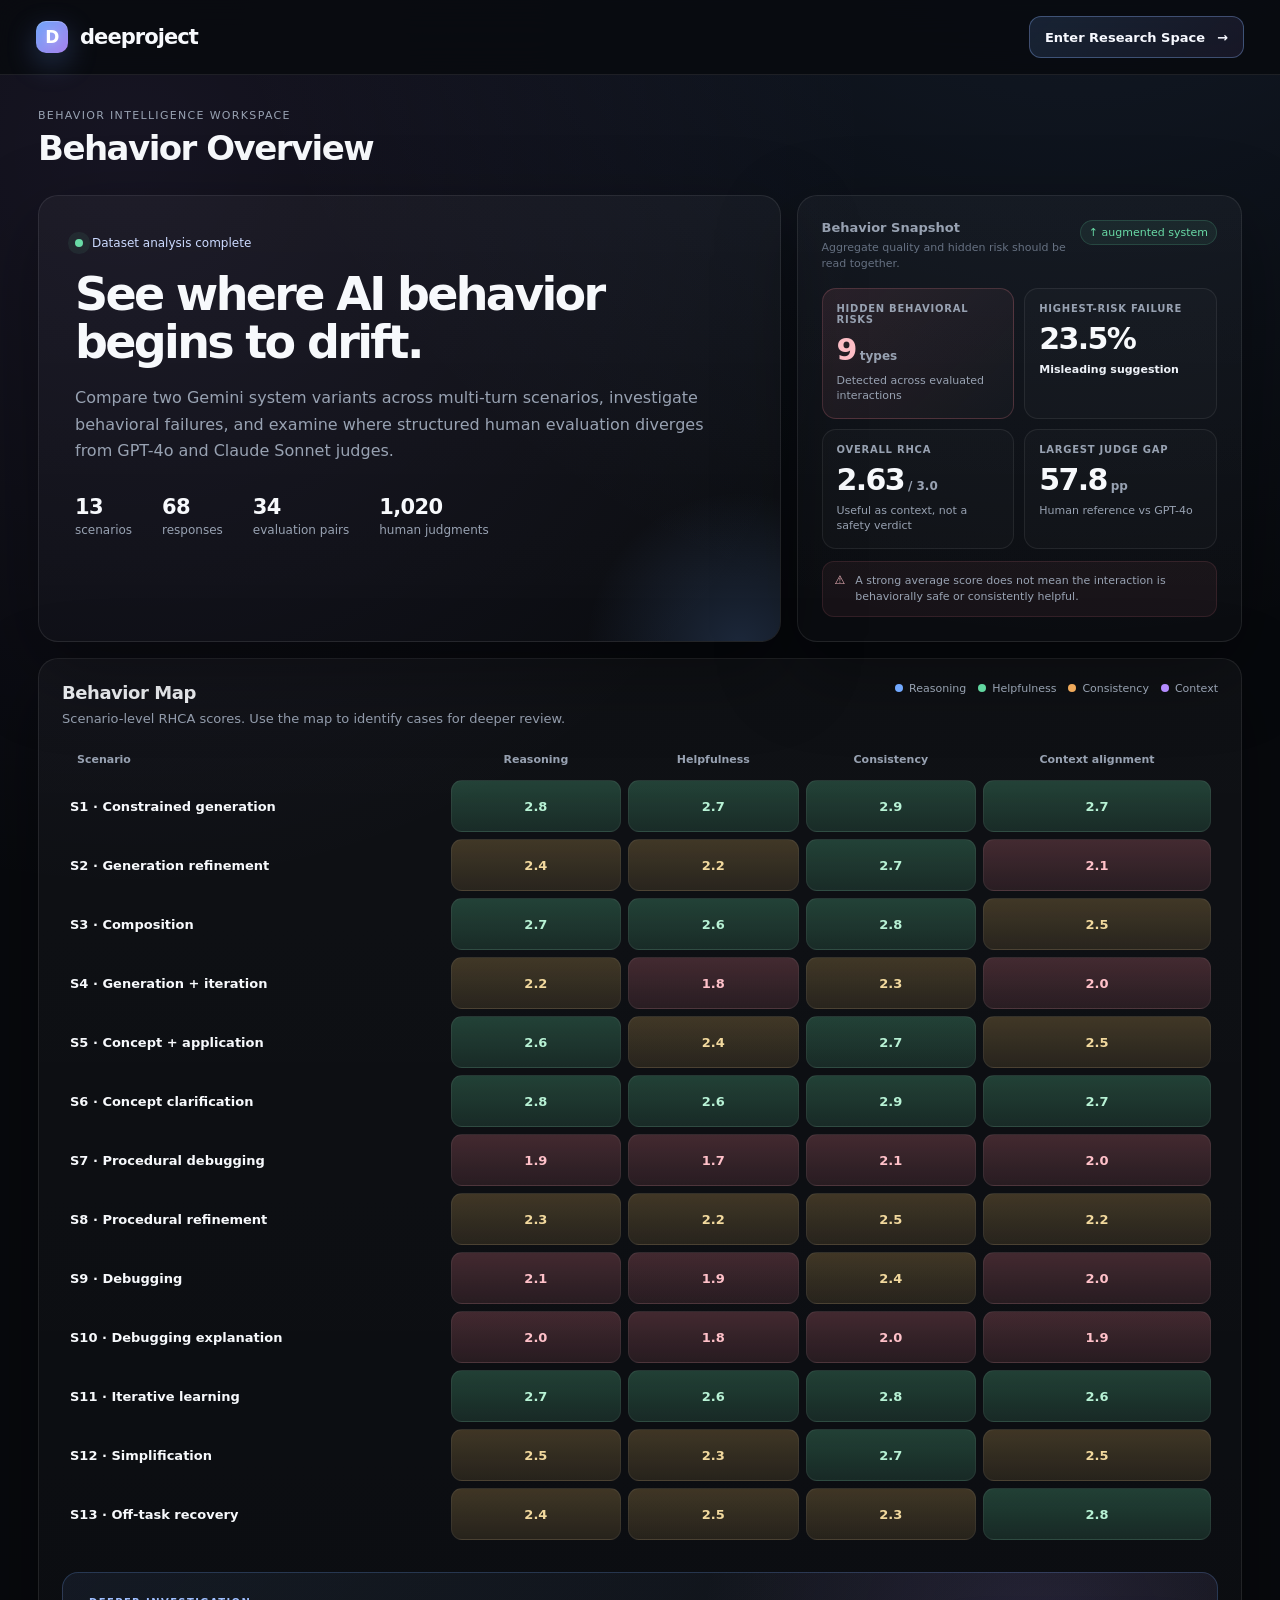
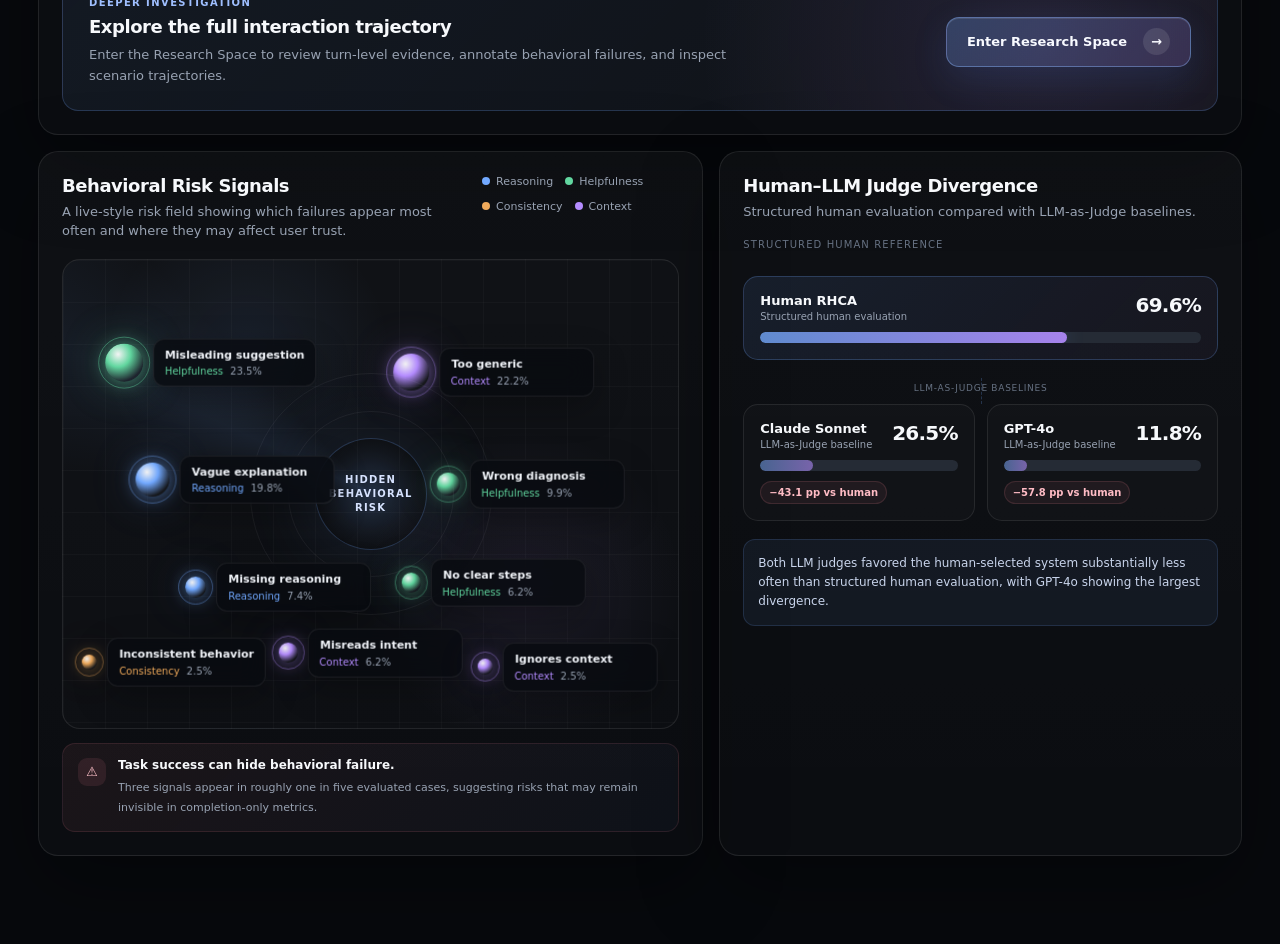
==== commit 80f5af07: "Update overview.html" ====
--- a/overview.html
+++ b/overview.html
@@ -206,7 +206,7 @@
 
     .health-card{
       min-height:292px;
-      padding:29px;
+      padding:24px;
       display:flex;
       flex-direction:column;
       justify-content:space-between;
@@ -214,12 +214,24 @@
 
     .health-head{
       display:flex;
-      align-items:center;
+      align-items:flex-start;
       justify-content:space-between;
       gap:14px;
-    }
-
-    .health-title{color:var(--muted);font-size:13px}
+      margin-bottom:16px;
+    }
+
+    .health-title{
+      color:var(--muted);
+      font-size:13px;
+      font-weight:700;
+    }
+
+    .health-note{
+      margin-top:5px;
+      color:var(--subtle);
+      font-size:11px;
+      line-height:1.45;
+    }
 
     .delta{
       padding:5px 8px;
@@ -228,32 +240,85 @@
       background:rgba(98,215,160,.08);
       color:var(--good);
       font-size:11px;
-    }
-
-    .score{
+      white-space:nowrap;
+    }
+
+    .snapshot-grid{
+      display:grid;
+      grid-template-columns:repeat(2,minmax(0,1fr));
+      gap:10px;
+    }
+
+    .snapshot-metric{
+      min-height:102px;
+      padding:14px;
+      border:1px solid rgba(255,255,255,.075);
+      border-radius:14px;
+      background:rgba(255,255,255,.018);
+    }
+
+    .snapshot-metric.primary{
+      border-color:rgba(239,127,142,.22);
+      background:linear-gradient(135deg,rgba(239,127,142,.105),rgba(255,255,255,.018));
+    }
+
+    .snapshot-label{
+      color:var(--muted);
+      font-size:10px;
+      font-weight:720;
+      letter-spacing:.075em;
+      text-transform:uppercase;
+    }
+
+    .snapshot-value{
+      margin-top:10px;
+      font-size:30px;
+      line-height:1;
+      font-weight:830;
+      letter-spacing:-.055em;
+    }
+
+    .snapshot-value.risk{color:#ffc0c8}
+
+    .snapshot-unit{
+      margin-left:4px;
+      color:var(--muted);
+      font-size:12px;
+      font-weight:600;
+      letter-spacing:0;
+    }
+
+    .snapshot-detail{
+      margin-top:8px;
+      color:var(--muted);
+      font-size:11px;
+      line-height:1.42;
+    }
+
+    .snapshot-detail strong{
+      color:#eef2f8;
+      font-weight:720;
+    }
+
+    .snapshot-footer{
       display:flex;
-      align-items:flex-end;
-      gap:9px;
-      margin-top:18px;
-    }
-
-    .score strong{
-      font-size:70px;
-      line-height:.94;
-      letter-spacing:-.075em;
-    }
-
-    .score span{margin-bottom:9px;color:var(--muted)}
-
-    .health-bar{
-      display:grid;
-      grid-template-columns:repeat(4,1fr);
-      gap:8px;
-      margin-top:24px;
-    }
-
-    .health-segment{height:8px;border-radius:999px}
-    .health-caption{margin-top:20px;color:var(--muted);font-size:13px;line-height:1.58}
+      align-items:flex-start;
+      gap:10px;
+      margin-top:12px;
+      padding:11px 12px;
+      border:1px solid rgba(239,127,142,.13);
+      border-radius:12px;
+      background:rgba(239,127,142,.055);
+      color:var(--muted);
+      font-size:11px;
+      line-height:1.45;
+    }
+
+    .snapshot-footer-icon{
+      color:#ffc0c8;
+      font-size:12px;
+      line-height:1.3;
+    }
 
     .panel{
       padding:23px;
@@ -717,23 +782,43 @@
       </article>
 
       <article class="health-card">
-        <div>
-          <div class="health-head">
-            <div class="health-title">Behavior health</div>
-            <div class="delta">↑ augmented system</div>
-          </div>
-          <div class="score"><strong>2.63</strong><span>/ 3.0</span></div>
-          <div class="health-bar">
-            <div class="health-segment" style="background:var(--reasoning)"></div>
-            <div class="health-segment" style="background:var(--helpfulness)"></div>
-            <div class="health-segment" style="background:var(--consistency)"></div>
-            <div class="health-segment" style="background:var(--context)"></div>
-          </div>
-        </div>
-
-        <div class="health-caption">
-          Human evaluation favors the retrieval-augmented Gemini system,
-          while LLM judges reach a different conclusion.
+        <div class="health-head">
+          <div>
+            <div class="health-title">Behavior Snapshot</div>
+            <div class="health-note">Aggregate quality and hidden risk should be read together.</div>
+          </div>
+          <div class="delta">↑ augmented system</div>
+        </div>
+
+        <div class="snapshot-grid">
+          <div class="snapshot-metric primary">
+            <div class="snapshot-label">Hidden behavioral risks</div>
+            <div class="snapshot-value risk">9<span class="snapshot-unit">types</span></div>
+            <div class="snapshot-detail">Detected across evaluated interactions</div>
+          </div>
+
+          <div class="snapshot-metric">
+            <div class="snapshot-label">Highest-risk failure</div>
+            <div class="snapshot-value">23.5%</div>
+            <div class="snapshot-detail"><strong>Misleading suggestion</strong></div>
+          </div>
+
+          <div class="snapshot-metric">
+            <div class="snapshot-label">Overall RHCA</div>
+            <div class="snapshot-value">2.63<span class="snapshot-unit">/ 3.0</span></div>
+            <div class="snapshot-detail">Useful as context, not a safety verdict</div>
+          </div>
+
+          <div class="snapshot-metric">
+            <div class="snapshot-label">Largest judge gap</div>
+            <div class="snapshot-value">57.8<span class="snapshot-unit">pp</span></div>
+            <div class="snapshot-detail">Human reference vs GPT-4o</div>
+          </div>
+        </div>
+
+        <div class="snapshot-footer">
+          <span class="snapshot-footer-icon">⚠</span>
+          <span>A strong average score does not mean the interaction is behaviorally safe or consistently helpful.</span>
         </div>
       </article>
     </section>
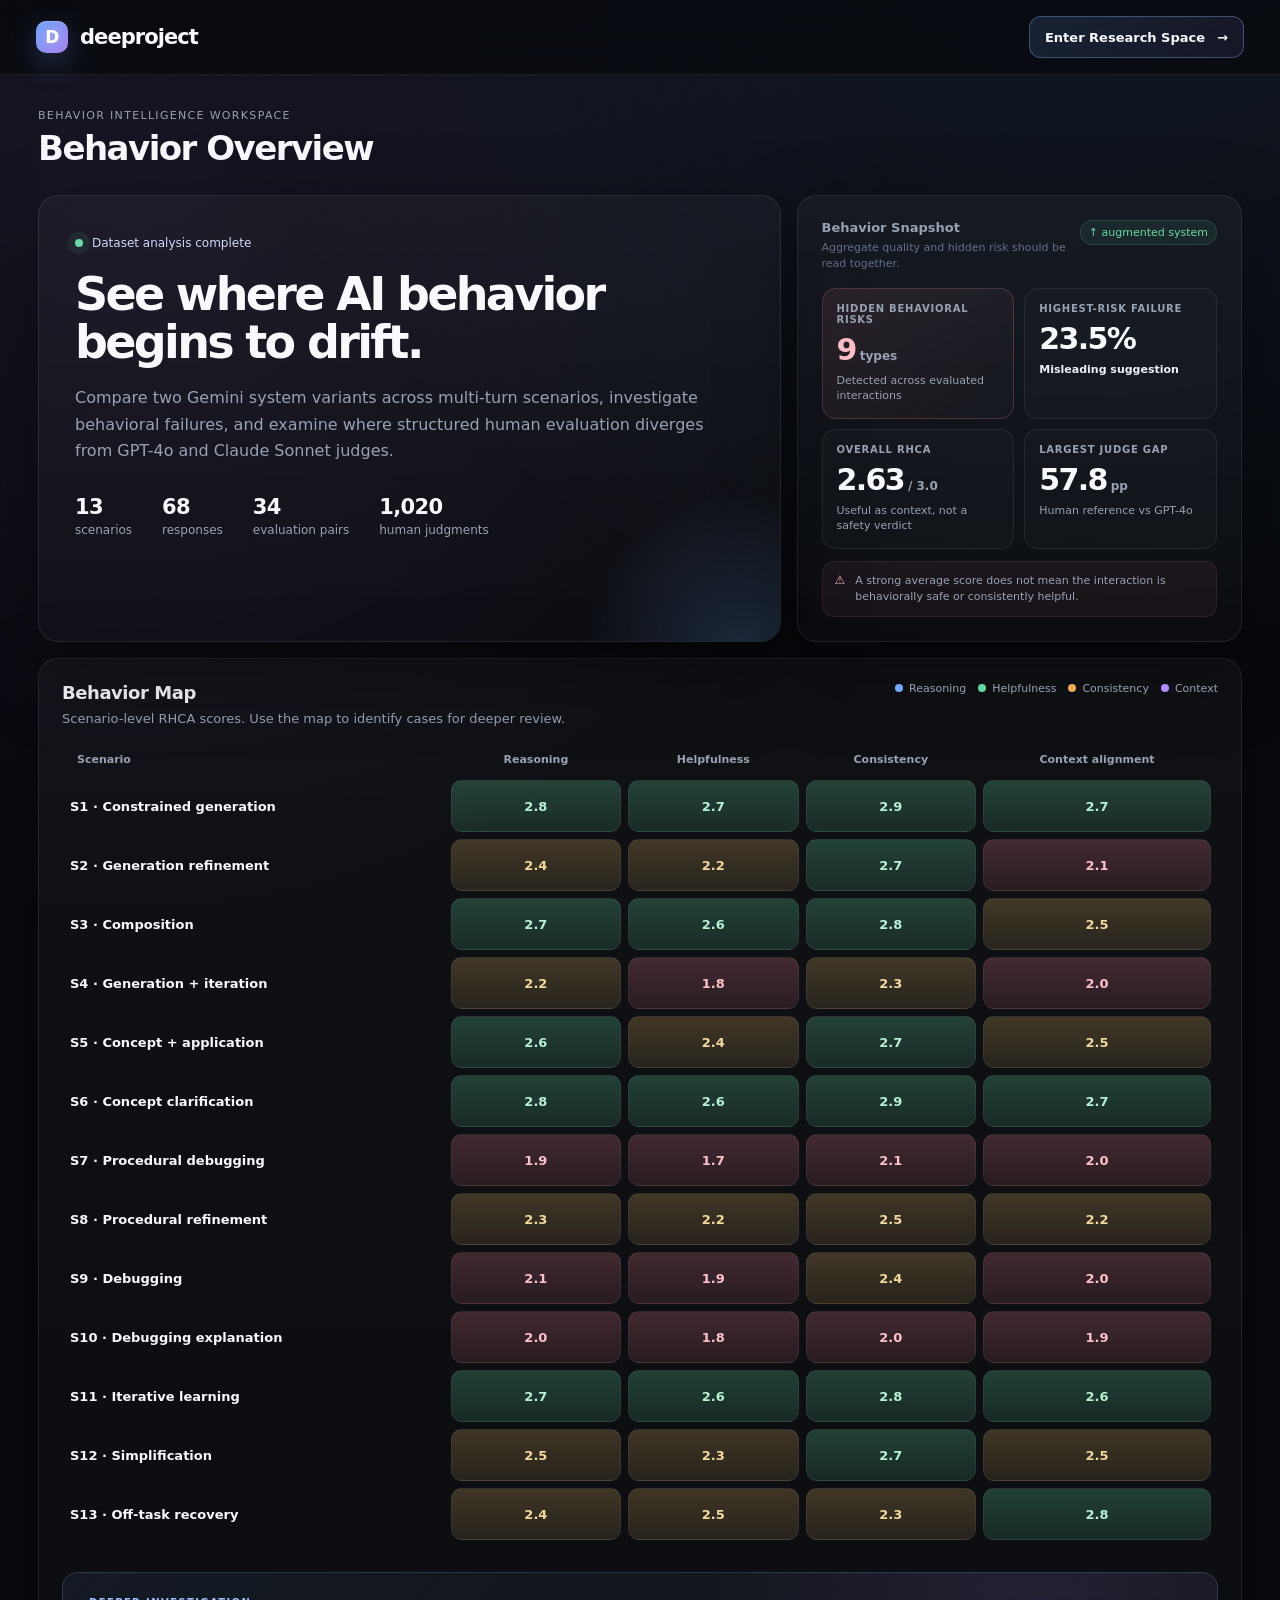
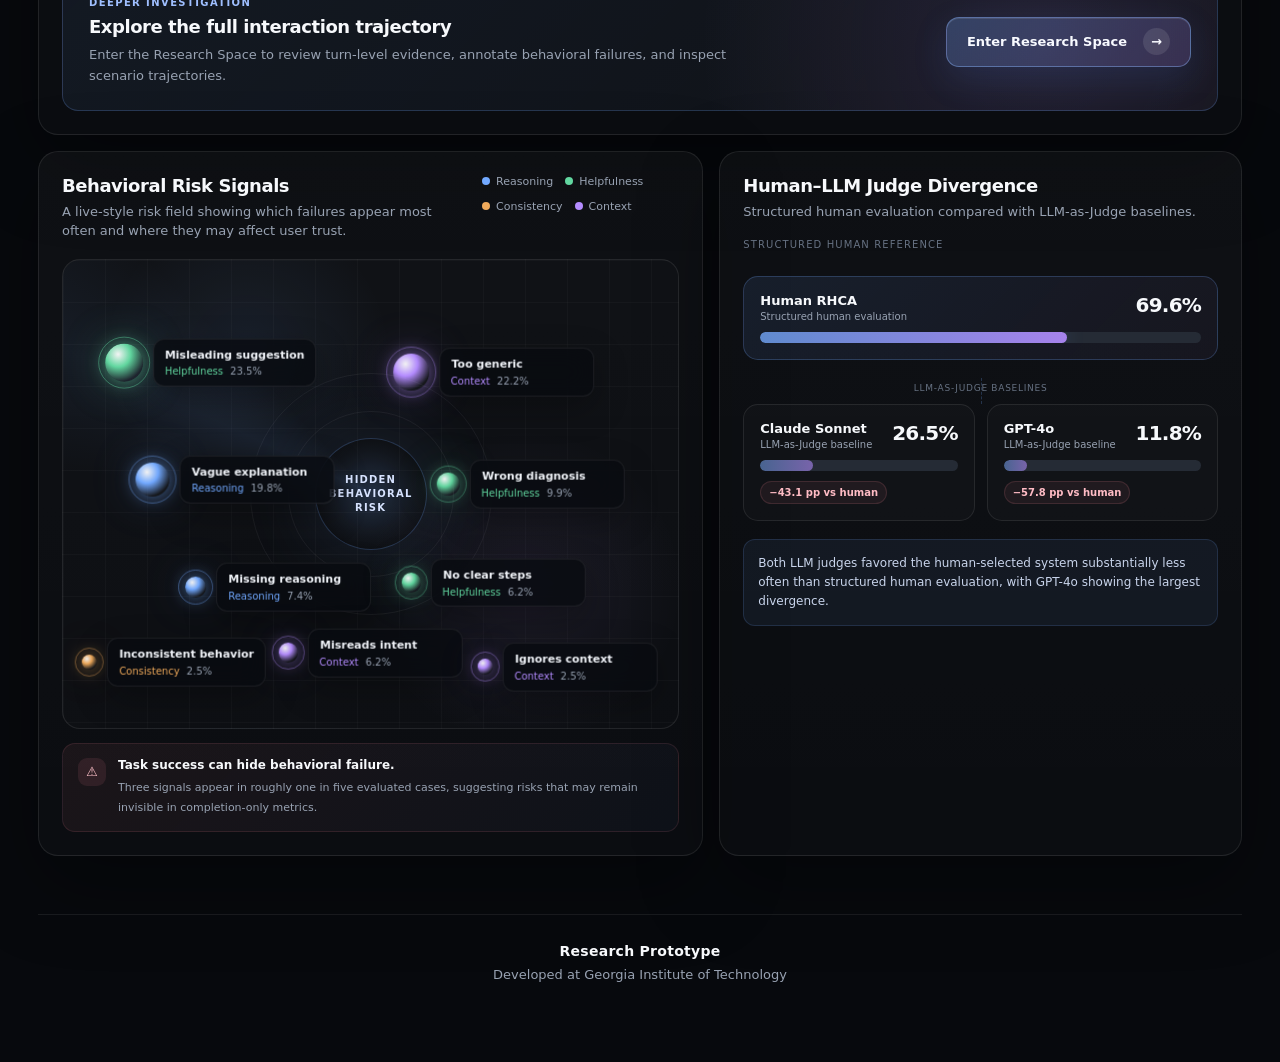
==== commit 69f67baa: "Update overview.html" ====
--- a/overview.html
+++ b/overview.html
@@ -744,7 +744,29 @@
       .risk-console{min-height:760px}
       .risk-copy{min-width:132px}
     }
-  </style>
+  
+    .prototype-footer{
+      margin-top:42px;
+      padding:28px 12px 8px;
+      border-top:1px solid rgba(255,255,255,.08);
+      text-align:center;
+      color:var(--subtle);
+    }
+
+    .prototype-footer .title{
+      color:var(--text);
+      font-size:14px;
+      font-weight:700;
+      margin-bottom:8px;
+      letter-spacing:.02em;
+    }
+
+    .prototype-footer .subtitle{
+      font-size:13px;
+      color:var(--muted);
+    }
+
+</style>
 </head>
 <body>
   <header class="site-header">
@@ -970,6 +992,12 @@
         </div>
       </article>
     </section>
+  
+    <footer class="prototype-footer">
+      <div class="title">Research Prototype</div>
+      <div class="subtitle">Developed at Georgia Institute of Technology</div>
+    </footer>
+
   </main>
 
   <script>
@@ -1049,3 +1077,4 @@
   </script>
 </body>
 </html>
+
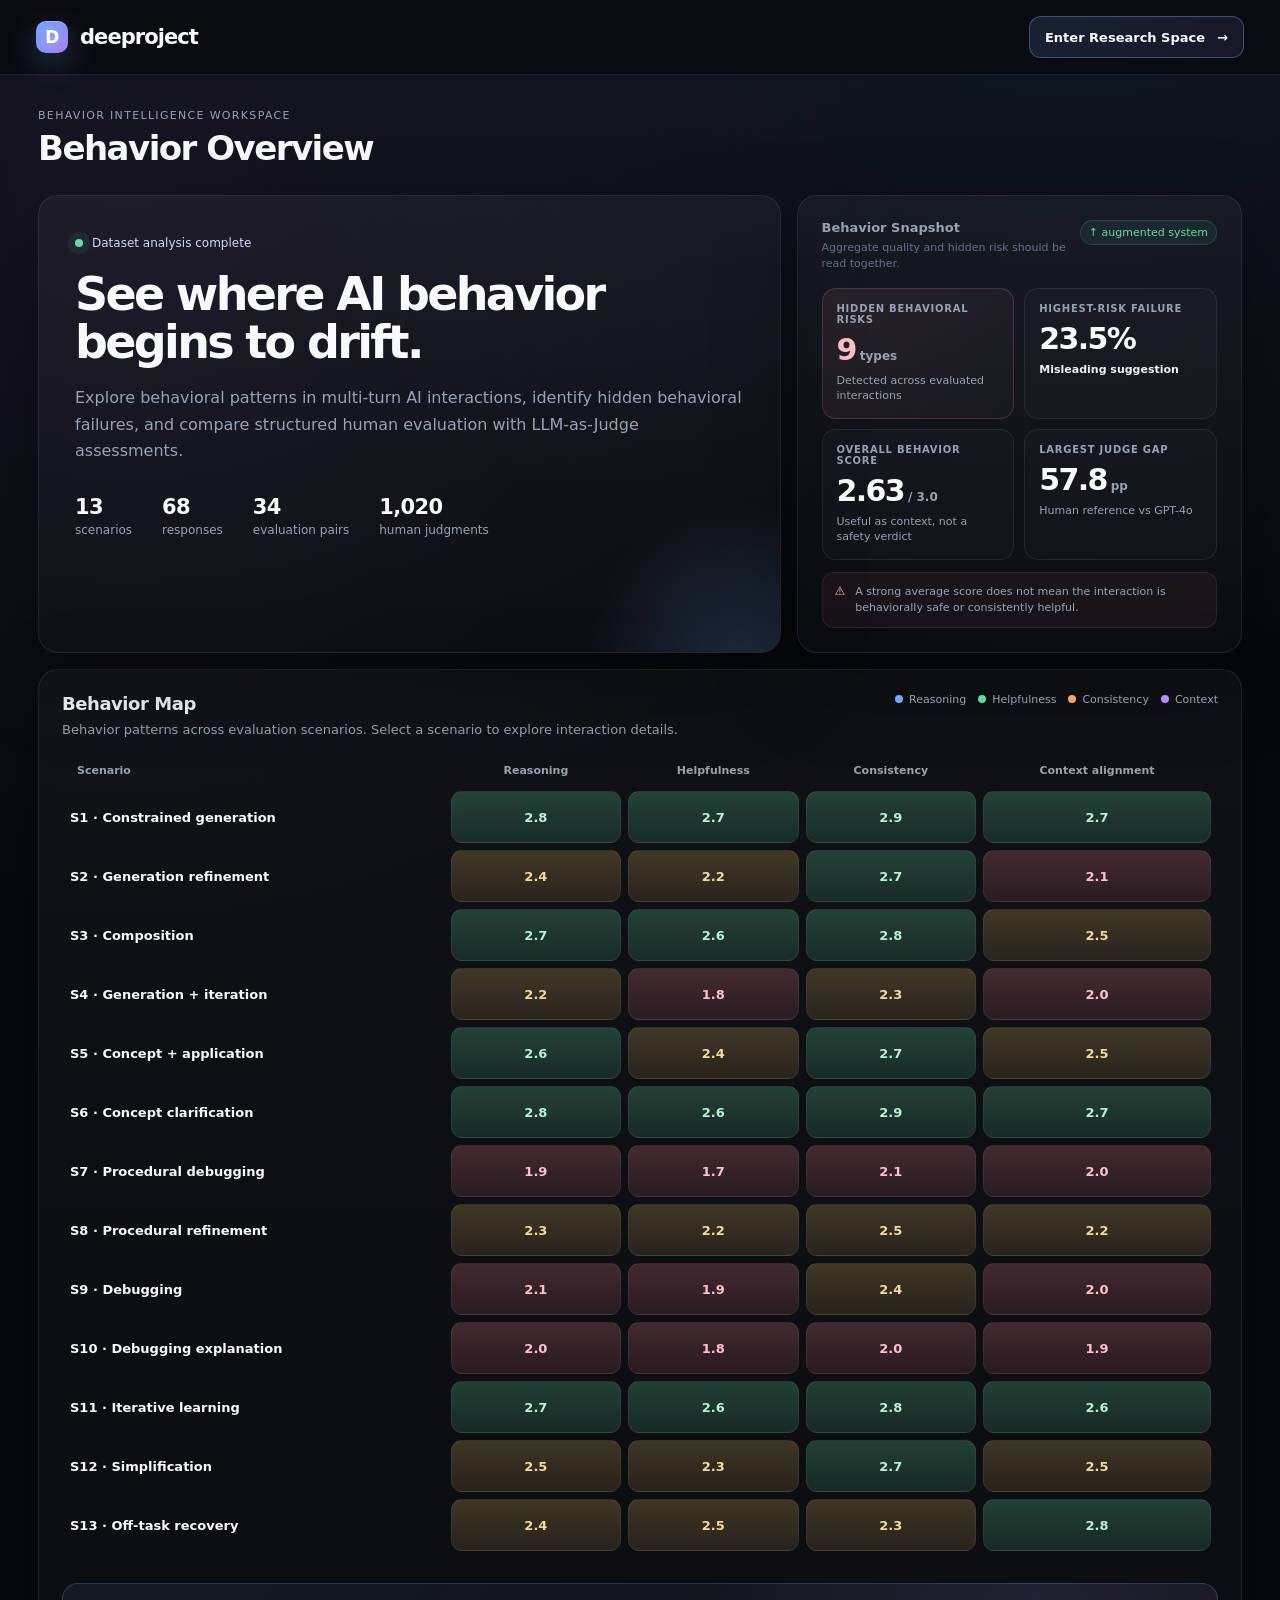
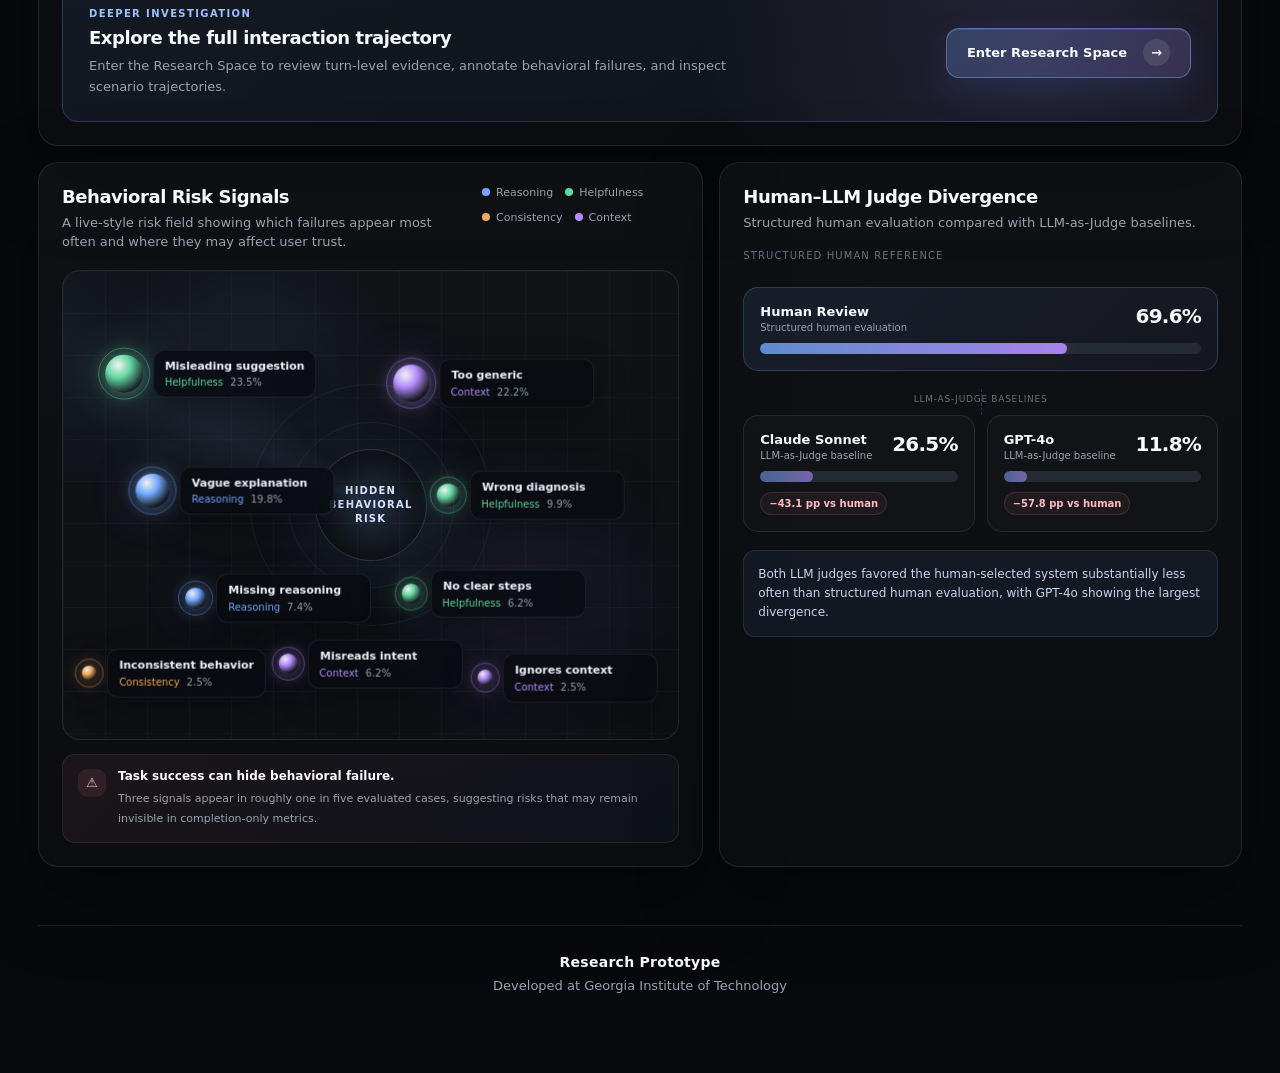
==== commit dbda23aa: "Update overview.html" ====
--- a/overview.html
+++ b/overview.html
@@ -790,9 +790,7 @@
         <div class="hero-kicker"><span class="pulse"></span>Dataset analysis complete</div>
         <h2>See where AI behavior begins to drift.</h2>
         <p>
-          Compare two Gemini system variants across multi-turn scenarios,
-          investigate behavioral failures, and examine where structured human
-          evaluation diverges from GPT-4o and Claude Sonnet judges.
+          Explore behavioral patterns in multi-turn AI interactions, identify hidden behavioral failures, and compare structured human evaluation with LLM-as-Judge assessments.
         </p>
 
         <div class="meta-row">
@@ -826,7 +824,7 @@
           </div>
 
           <div class="snapshot-metric">
-            <div class="snapshot-label">Overall RHCA</div>
+            <div class="snapshot-label">Overall Behavior Score</div>
             <div class="snapshot-value">2.63<span class="snapshot-unit">/ 3.0</span></div>
             <div class="snapshot-detail">Useful as context, not a safety verdict</div>
           </div>
@@ -850,7 +848,7 @@
         <div>
           <h2 class="panel-title">Behavior Map</h2>
           <p class="panel-subtitle">
-            Scenario-level RHCA scores. Use the map to identify cases for deeper review.
+          Behavior patterns across evaluation scenarios. Select a scenario to explore interaction details.
           </p>
         </div>
 
@@ -946,7 +944,7 @@
           <div class="reference-card">
             <div class="judge-head">
               <div>
-                <div class="judge-name">Human RHCA</div>
+                <div class="judge-name">Human Review</div>
                 <span class="judge-type">Structured human evaluation</span>
               </div>
               <div class="judge-value">69.6%</div>
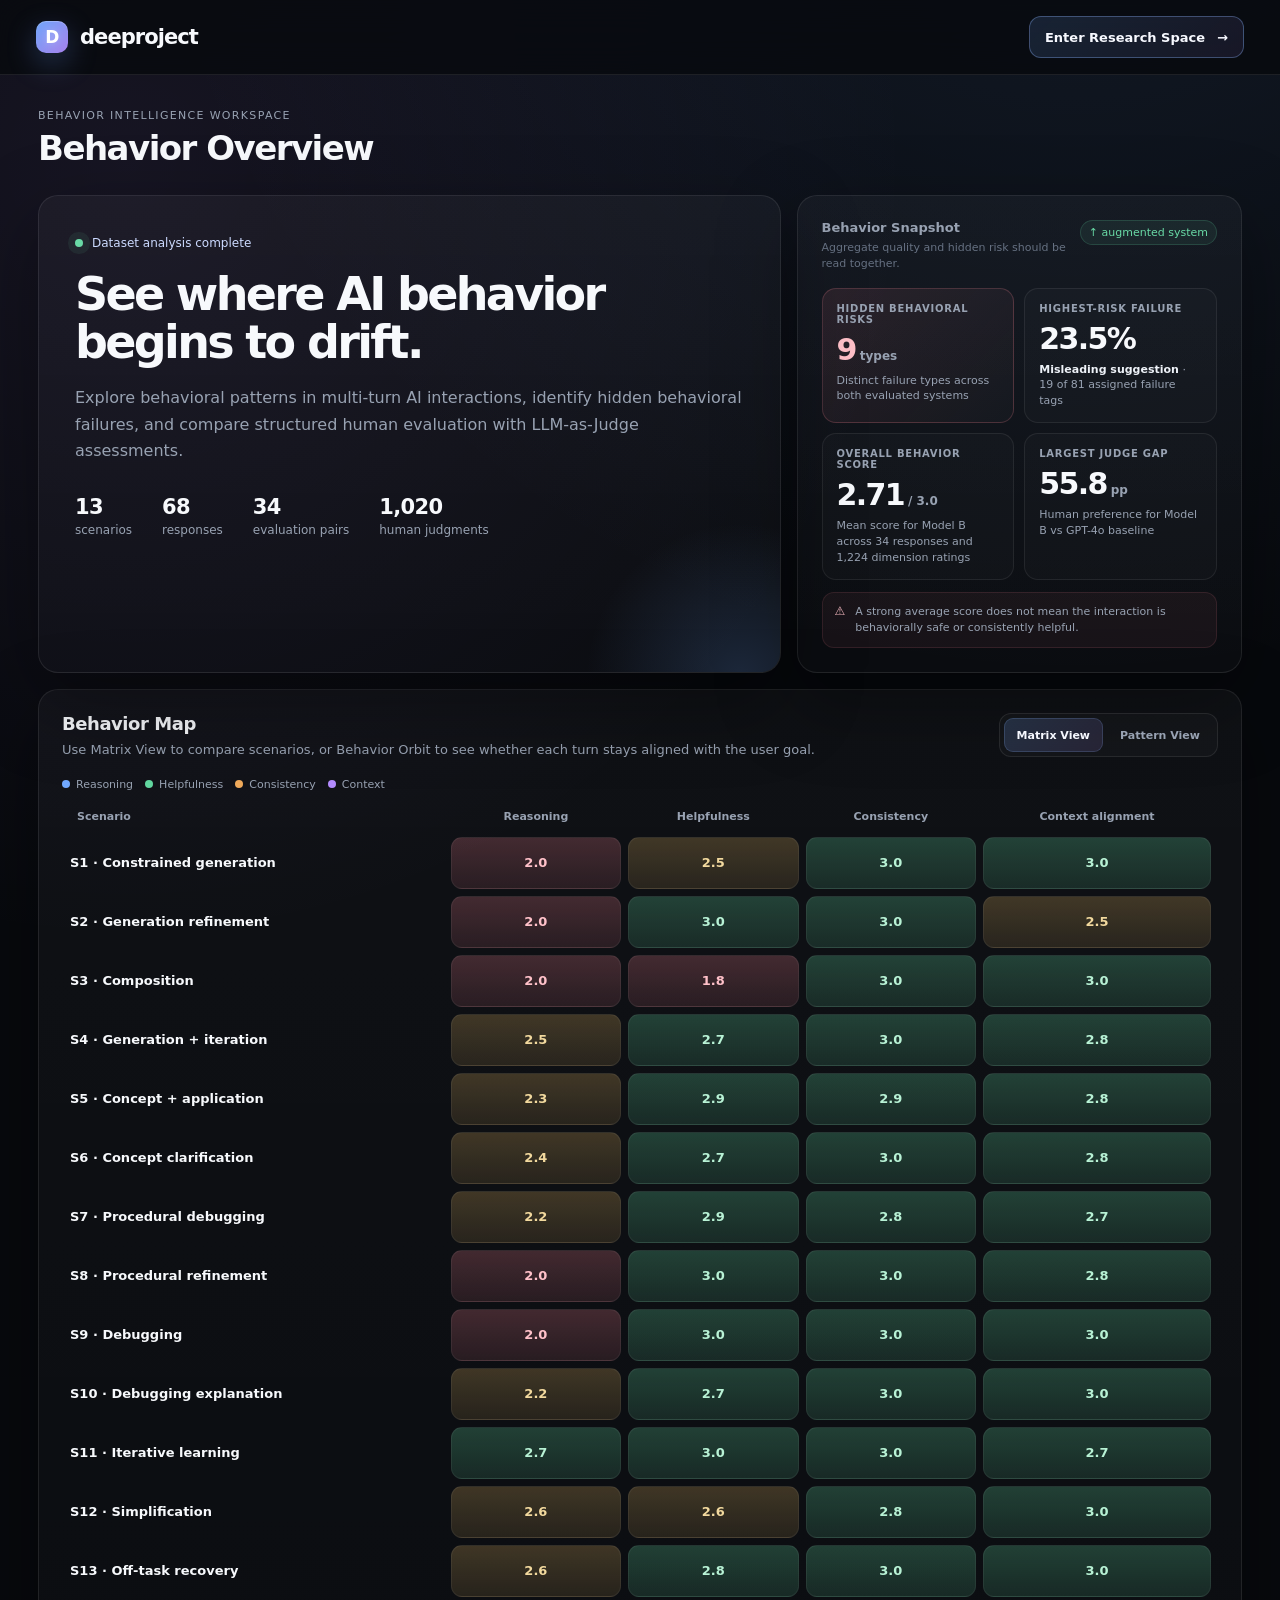
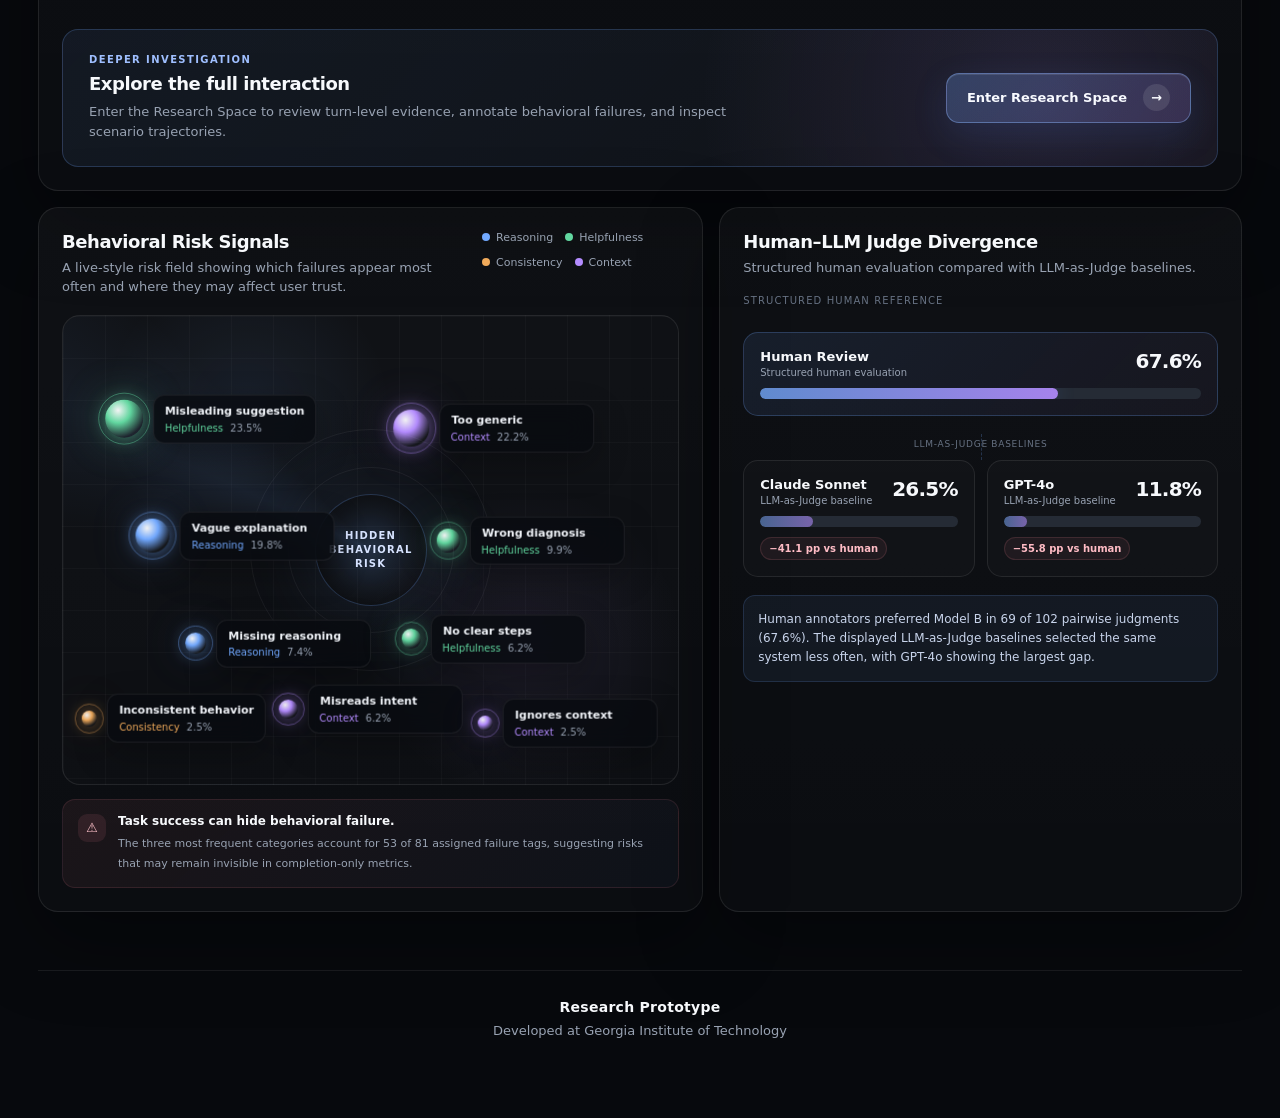
==== commit 9fa5c490: "Update overview.html" ====
--- a/overview.html
+++ b/overview.html
@@ -357,6 +357,281 @@
     .legend-item{display:flex;align-items:center;gap:6px}
     .dot{width:8px;height:8px;border-radius:50%}
 
+    .map-controls{
+      display:inline-flex;
+      align-items:center;
+      gap:4px;
+      padding:4px;
+      border:1px solid var(--border);
+      border-radius:12px;
+      background:rgba(255,255,255,.025);
+    }
+
+    .map-tab{
+      min-height:34px;
+      padding:0 13px;
+      border:0;
+      border-radius:9px;
+      background:transparent;
+      color:var(--muted);
+      font:inherit;
+      font-size:11px;
+      font-weight:740;
+      cursor:pointer;
+      transition:.18s ease;
+    }
+
+    .map-tab:hover{color:var(--text)}
+
+    .map-tab.active{
+      background:linear-gradient(135deg,rgba(114,169,255,.18),rgba(180,140,255,.12));
+      color:#f6f8ff;
+      box-shadow:inset 0 0 0 1px rgba(140,181,255,.18);
+    }
+
+    .map-view[hidden]{display:none!important}
+
+
+
+    .orbit-toolbar{
+      display:flex;
+      align-items:flex-end;
+      justify-content:space-between;
+      gap:18px;
+      margin-bottom:14px;
+    }
+
+    .orbit-control{
+      width:min(360px,100%);
+    }
+
+    .orbit-control label{
+      display:block;
+      margin-bottom:7px;
+      color:var(--muted);
+      font-size:10px;
+      font-weight:730;
+      letter-spacing:.08em;
+      text-transform:uppercase;
+    }
+
+    .orbit-control select{
+      width:100%;
+      min-height:42px;
+      padding:0 13px;
+      border:1px solid var(--border);
+      border-radius:11px;
+      background:var(--surface-soft);
+      color:var(--text);
+      font:inherit;
+      font-size:12px;
+    }
+
+    .orbit-summary{
+      color:var(--muted);
+      font-size:11px;
+      line-height:1.45;
+      text-align:right;
+    }
+
+    .orbit-stage{
+      position:relative;
+      min-height:520px;
+      overflow:hidden;
+      border:1px solid var(--border);
+      border-radius:18px;
+      background:
+        radial-gradient(circle at 50% 50%, rgba(124,92,255,.08), transparent 24%),
+        linear-gradient(rgba(255,255,255,.018) 1px,transparent 1px),
+        linear-gradient(90deg,rgba(255,255,255,.018) 1px,transparent 1px),
+        rgba(255,255,255,.012);
+      background-size:auto,44px 44px,44px 44px,auto;
+    }
+
+    .orbit-svg{
+      display:block;
+      width:100%;
+      height:auto;
+      min-height:520px;
+    }
+
+    .orbit-ring{
+      fill:none;
+      stroke:rgba(255,255,255,.08);
+      stroke-width:1;
+      stroke-dasharray:4 7;
+    }
+
+    .orbit-ring-label{
+      fill:var(--subtle);
+      font-size:9px;
+      letter-spacing:.08em;
+      text-transform:uppercase;
+    }
+
+    .orbit-axis{
+      stroke:rgba(255,255,255,.05);
+      stroke-width:1;
+    }
+
+    .orbit-axis-label{
+      fill:var(--subtle);
+      font-size:9px;
+      letter-spacing:.06em;
+      text-transform:uppercase;
+    }
+
+    .orbit-path{
+      fill:none;
+      stroke:rgba(190,180,255,.42);
+      stroke-width:2;
+      stroke-linecap:round;
+      stroke-linejoin:round;
+      filter:url(#softGlow);
+    }
+
+    .orbit-node{
+      cursor:pointer;
+      stroke:#090c11;
+      stroke-width:3;
+      transition:.16s ease;
+      filter:url(#nodeGlow);
+    }
+
+    .orbit-node:hover,
+    .orbit-node:focus{
+      stroke-width:5;
+      outline:none;
+    }
+
+    .orbit-node-label{
+      fill:var(--text);
+      font-size:10px;
+      font-weight:760;
+      text-anchor:middle;
+      pointer-events:none;
+    }
+
+    .orbit-center{
+      fill:rgba(124,92,255,.18);
+      stroke:rgba(190,180,255,.88);
+      stroke-width:1.5;
+      filter:url(#centerGlow);
+    }
+
+    .orbit-center-core{
+      fill:var(--accent);
+      opacity:.92;
+    }
+
+    .orbit-center-label{
+      fill:var(--text);
+      font-size:12px;
+      font-weight:780;
+      text-anchor:middle;
+    }
+
+    .orbit-center-sub{
+      fill:var(--muted);
+      font-size:9px;
+      text-anchor:middle;
+      letter-spacing:.08em;
+      text-transform:uppercase;
+    }
+
+    .orbit-selected-halo{
+      fill:none;
+      stroke:rgba(255,255,255,.65);
+      stroke-width:1.5;
+      stroke-dasharray:3 4;
+      pointer-events:none;
+    }
+
+    .orbit-detail{
+      position:absolute;
+      right:16px;
+      top:16px;
+      width:220px;
+      padding:13px;
+      border:1px solid rgba(255,255,255,.11);
+      border-radius:14px;
+      background:rgba(8,11,16,.82);
+      backdrop-filter:blur(18px);
+      box-shadow:0 18px 45px rgba(0,0,0,.28);
+    }
+
+    .orbit-detail-kicker{
+      color:var(--subtle);
+      font-size:9px;
+      letter-spacing:.09em;
+      text-transform:uppercase;
+    }
+
+    .orbit-detail-title{
+      margin-top:4px;
+      font-size:14px;
+      font-weight:790;
+    }
+
+    .orbit-detail-score{
+      margin-top:10px;
+      font-size:25px;
+      font-weight:820;
+      letter-spacing:-.04em;
+    }
+
+    .orbit-detail-score span{
+      color:var(--muted);
+      font-size:11px;
+      font-weight:650;
+      letter-spacing:0;
+    }
+
+    .orbit-detail-row{
+      display:flex;
+      justify-content:space-between;
+      gap:14px;
+      margin-top:8px;
+      color:var(--muted);
+      font-size:10px;
+    }
+
+    .orbit-detail-row strong{
+      color:var(--text);
+      font-weight:720;
+    }
+
+    .orbit-tag{
+      display:inline-flex;
+      margin:9px 5px 0 0;
+      padding:4px 7px;
+      border:1px solid rgba(239,127,142,.18);
+      border-radius:999px;
+      background:rgba(239,127,142,.07);
+      color:#ffc1c9;
+      font-size:9px;
+    }
+
+    .orbit-note{
+      margin-top:11px;
+      color:var(--subtle);
+      font-size:10px;
+      line-height:1.5;
+    }
+
+    @media(max-width:760px){
+      .orbit-toolbar{align-items:stretch;flex-direction:column}
+      .orbit-summary{text-align:left}
+      .orbit-detail{
+        position:static;
+        width:auto;
+        margin:12px;
+      }
+      .orbit-stage{min-height:620px}
+      .orbit-svg{min-height:470px}
+    }
+
+
     .behavior-map-wrap{overflow:auto;padding-bottom:3px}
 
     .behavior-map{
@@ -814,25 +1089,25 @@
           <div class="snapshot-metric primary">
             <div class="snapshot-label">Hidden behavioral risks</div>
             <div class="snapshot-value risk">9<span class="snapshot-unit">types</span></div>
-            <div class="snapshot-detail">Detected across evaluated interactions</div>
+            <div class="snapshot-detail">Distinct failure types across both evaluated systems</div>
           </div>
 
           <div class="snapshot-metric">
             <div class="snapshot-label">Highest-risk failure</div>
             <div class="snapshot-value">23.5%</div>
-            <div class="snapshot-detail"><strong>Misleading suggestion</strong></div>
+            <div class="snapshot-detail"><strong>Misleading suggestion</strong> · 19 of 81 assigned failure tags</div>
           </div>
 
           <div class="snapshot-metric">
             <div class="snapshot-label">Overall Behavior Score</div>
-            <div class="snapshot-value">2.63<span class="snapshot-unit">/ 3.0</span></div>
-            <div class="snapshot-detail">Useful as context, not a safety verdict</div>
+            <div class="snapshot-value">2.71<span class="snapshot-unit">/ 3.0</span></div>
+            <div class="snapshot-detail">Mean score for Model B across 34 responses and 1,224 dimension ratings</div>
           </div>
 
           <div class="snapshot-metric">
             <div class="snapshot-label">Largest judge gap</div>
-            <div class="snapshot-value">57.8<span class="snapshot-unit">pp</span></div>
-            <div class="snapshot-detail">Human reference vs GPT-4o</div>
+            <div class="snapshot-value">55.8<span class="snapshot-unit">pp</span></div>
+            <div class="snapshot-detail">Human preference for Model B vs GPT-4o baseline</div>
           </div>
         </div>
 
@@ -844,41 +1119,71 @@
     </section>
 
     <section class="panel">
-      <div class="panel-header">
+      <div class="panel-header map-header">
         <div>
           <h2 class="panel-title">Behavior Map</h2>
           <p class="panel-subtitle">
-          Behavior patterns across evaluation scenarios. Select a scenario to explore interaction details.
+            Use Matrix View to compare scenarios, or Behavior Orbit to see whether each turn stays aligned with the user goal.
           </p>
         </div>
 
-        <div class="legend">
+        <div class="map-controls" role="tablist" aria-label="Behavior Map view">
+          <button class="map-tab active" id="matrixTab" type="button" role="tab" aria-selected="true" aria-controls="matrixView">
+            Matrix View
+          </button>
+          <button class="map-tab" id="patternTab" type="button" role="tab" aria-selected="false" aria-controls="patternView">
+            Pattern View
+          </button>
+        </div>
+      </div>
+
+      <div class="map-view" id="matrixView" role="tabpanel" aria-labelledby="matrixTab">
+        <div class="legend" style="margin-bottom:12px">
           <div class="legend-item"><span class="dot" style="background:var(--reasoning)"></span>Reasoning</div>
           <div class="legend-item"><span class="dot" style="background:var(--helpfulness)"></span>Helpfulness</div>
           <div class="legend-item"><span class="dot" style="background:var(--consistency)"></span>Consistency</div>
           <div class="legend-item"><span class="dot" style="background:var(--context)"></span>Context</div>
         </div>
+
+        <div class="behavior-map-wrap">
+          <table class="behavior-map" id="behaviorMap">
+            <thead>
+              <tr>
+                <th>Scenario</th>
+                <th>Reasoning</th>
+                <th>Helpfulness</th>
+                <th>Consistency</th>
+                <th>Context alignment</th>
+              </tr>
+            </thead>
+            <tbody></tbody>
+          </table>
+        </div>
       </div>
 
-      <div class="behavior-map-wrap">
-        <table class="behavior-map" id="behaviorMap">
-          <thead>
-            <tr>
-              <th>Scenario</th>
-              <th>Reasoning</th>
-              <th>Helpfulness</th>
-              <th>Consistency</th>
-              <th>Context alignment</th>
-            </tr>
-          </thead>
-          <tbody></tbody>
-        </table>
+      <div class="map-view" id="patternView" role="tabpanel" aria-labelledby="patternTab" hidden>
+        <div class="orbit-toolbar">
+          <div class="orbit-control">
+            <label for="trajectoryScenario">Behavior orbit</label>
+            <select id="trajectoryScenario"></select>
+          </div>
+          <div class="orbit-summary" id="trajectorySummary"></div>
+        </div>
+
+        <div class="orbit-stage" id="orbitStage">
+          <svg class="orbit-svg" id="trajectorySvg" viewBox="0 0 1000 520" role="img" aria-label="Behavior orbit showing all turns around the user goal"></svg>
+          <div class="orbit-detail" id="orbitDetail" aria-live="polite"></div>
+        </div>
+
+        <div class="orbit-note">
+          All turns are shown together. Distance from the center represents behavioral drift; direction shows the dimension contributing most to that drift.
+        </div>
       </div>
 
       <div class="research-entry">
         <div>
           <span class="research-entry-label">DEEPER INVESTIGATION</span>
-          <h3>Explore the full interaction trajectory</h3>
+          <h3>Explore the full interaction</h3>
           <p>
             Enter the Research Space to review turn-level evidence,
             annotate behavioral failures, and inspect scenario trajectories.
@@ -921,8 +1226,7 @@
           <div>
             <strong>Task success can hide behavioral failure.</strong>
             <span>
-              Three signals appear in roughly one in five evaluated cases,
-              suggesting risks that may remain invisible in completion-only metrics.
+              The three most frequent categories account for 53 of 81 assigned failure tags, suggesting risks that may remain invisible in completion-only metrics.
             </span>
           </div>
         </div>
@@ -947,10 +1251,10 @@
                 <div class="judge-name">Human Review</div>
                 <span class="judge-type">Structured human evaluation</span>
               </div>
-              <div class="judge-value">69.6%</div>
+              <div class="judge-value">67.6%</div>
             </div>
             <div class="judge-track">
-              <div class="judge-fill" style="width:69.6%"></div>
+              <div class="judge-fill" style="width:67.6%"></div>
             </div>
           </div>
 
@@ -966,7 +1270,7 @@
               <div class="judge-track">
                 <div class="judge-fill llm" style="width:26.5%"></div>
               </div>
-              <div class="gap-badge">−43.1 pp vs human</div>
+              <div class="gap-badge">−41.1 pp vs human</div>
             </div>
 
             <div class="judge-card">
@@ -980,12 +1284,12 @@
               <div class="judge-track">
                 <div class="judge-fill llm" style="width:11.8%"></div>
               </div>
-              <div class="gap-badge">−57.8 pp vs human</div>
+              <div class="gap-badge">−55.8 pp vs human</div>
             </div>
           </div>
 
           <div class="judge-insight">
-            Both LLM judges favored the human-selected system substantially less often than structured human evaluation, with GPT-4o showing the largest divergence.
+            Human annotators preferred Model B in 69 of 102 pairwise judgments (67.6%). The displayed LLM-as-Judge baselines selected the same system less often, with GPT-4o showing the largest gap.
           </div>
         </div>
       </article>
@@ -1000,19 +1304,19 @@
 
   <script>
     const scenarios = [
-      { id: "S1", name: "Constrained generation", scores: [2.8, 2.7, 2.9, 2.7] },
-      { id: "S2", name: "Generation refinement", scores: [2.4, 2.2, 2.7, 2.1] },
-      { id: "S3", name: "Composition", scores: [2.7, 2.6, 2.8, 2.5] },
-      { id: "S4", name: "Generation + iteration", scores: [2.2, 1.8, 2.3, 2.0] },
-      { id: "S5", name: "Concept + application", scores: [2.6, 2.4, 2.7, 2.5] },
-      { id: "S6", name: "Concept clarification", scores: [2.8, 2.6, 2.9, 2.7] },
-      { id: "S7", name: "Procedural debugging", scores: [1.9, 1.7, 2.1, 2.0] },
-      { id: "S8", name: "Procedural refinement", scores: [2.3, 2.2, 2.5, 2.2] },
-      { id: "S9", name: "Debugging", scores: [2.1, 1.9, 2.4, 2.0] },
-      { id: "S10", name: "Debugging explanation", scores: [2.0, 1.8, 2.0, 1.9] },
-      { id: "S11", name: "Iterative learning", scores: [2.7, 2.6, 2.8, 2.6] },
-      { id: "S12", name: "Simplification", scores: [2.5, 2.3, 2.7, 2.5] },
-      { id: "S13", name: "Off-task recovery", scores: [2.4, 2.5, 2.3, 2.8] }
+      { id: "S1", name: "Constrained generation", scores: [2.000, 2.500, 3.000, 3.000], x: 34.2, y: 63.6 },
+      { id: "S2", name: "Generation refinement", scores: [2.000, 3.000, 3.000, 2.500], x: 86.7, y: 85.0 },
+      { id: "S3", name: "Composition", scores: [2.000, 1.833, 3.000, 3.000], x: 10.0, y: 54.5 },
+      { id: "S4", name: "Generation + iteration", scores: [2.500, 2.667, 3.000, 2.833], x: 62.8, y: 51.1 },
+      { id: "S5", name: "Concept + application", scores: [2.333, 2.889, 2.889, 2.778], x: 77.3, y: 48.5 },
+      { id: "S6", name: "Concept clarification", scores: [2.444, 2.667, 3.000, 2.778], x: 65.4, y: 54.9 },
+      { id: "S7", name: "Procedural debugging", scores: [2.222, 2.889, 2.778, 2.667], x: 88.8, y: 42.4 },
+      { id: "S8", name: "Procedural refinement", scores: [2.000, 3.000, 3.000, 2.833], x: 63.8, y: 75.2 },
+      { id: "S9", name: "Debugging", scores: [2.000, 3.000, 3.000, 3.000], x: 52.4, y: 70.3 },
+      { id: "S10", name: "Debugging explanation", scores: [2.222, 2.667, 3.000, 3.000], x: 45.2, y: 57.1 },
+      { id: "S11", name: "Iterative learning", scores: [2.667, 3.000, 3.000, 2.667], x: 90.0, y: 53.9 },
+      { id: "S12", name: "Simplification", scores: [2.556, 2.556, 2.778, 3.000], x: 61.1, y: 15.0 },
+      { id: "S13", name: "Off-task recovery", scores: [2.556, 2.778, 3.000, 3.000], x: 56.6, y: 45.5 }
     ];
 
     const scoreClass = (score) =>
@@ -1031,6 +1335,211 @@
 
       tbody.appendChild(row);
     });
+
+    const matrixTab = document.getElementById("matrixTab");
+    const patternTab = document.getElementById("patternTab");
+    const matrixView = document.getElementById("matrixView");
+    const patternView = document.getElementById("patternView");
+
+    const setMapView = (view) => {
+      const showMatrix = view === "matrix";
+      matrixView.hidden = !showMatrix;
+      patternView.hidden = showMatrix;
+      matrixTab.classList.toggle("active", showMatrix);
+      patternTab.classList.toggle("active", !showMatrix);
+      matrixTab.setAttribute("aria-selected", String(showMatrix));
+      patternTab.setAttribute("aria-selected", String(!showMatrix));
+    };
+
+    matrixTab.addEventListener("click", () => setMapView("matrix"));
+    patternTab.addEventListener("click", () => setMapView("pattern"));
+
+    const trajectoryData = {"S10": [{"turn": 1, "scores": {"Reasoning": 2.0, "Helpfulness": 3.0, "Consistency": 3.0, "Context": 3.0}, "overall": 2.75, "failureTags": ["R:vague explanation"], "userInput": "Can you generate two beat patterns using only the symbols 0, +, and -?"}, {"turn": 2, "scores": {"Reasoning": 2.667, "Helpfulness": 3.0, "Consistency": 3.0, "Context": 3.0}, "overall": 2.917, "failureTags": [], "userInput": "Is 12 steps ideal for a beat pattern?"}, {"turn": 3, "scores": {"Reasoning": 2.0, "Helpfulness": 2.0, "Consistency": 3.0, "Context": 3.0}, "overall": 2.5, "failureTags": ["R:missing reasoning"], "userInput": "You gave me this loop code, but it doesn’t work because it has a 1 in it:\nfor i in range(1, 5):\n    playBeat(sound, 1, i, beat)"}], "S11": [{"turn": 1, "scores": {"Reasoning": 2.667, "Helpfulness": 3.0, "Consistency": 3.0, "Context": 3.0}, "overall": 2.917, "failureTags": [], "userInput": "I don’t understand what you mean."}, {"turn": 2, "scores": {"Reasoning": 2.0, "Helpfulness": 3.0, "Consistency": 3.0, "Context": 2.667}, "overall": 2.667, "failureTags": [], "userInput": "Do you learn when I tell you something is wrong?"}, {"turn": 3, "scores": {"Reasoning": 3.0, "Helpfulness": 3.0, "Consistency": 3.0, "Context": 3.0}, "overall": 3.0, "failureTags": [], "userInput": "What is a beat list?"}, {"turn": 4, "scores": {"Reasoning": 3.0, "Helpfulness": 3.0, "Consistency": 3.0, "Context": 2.0}, "overall": 2.75, "failureTags": [], "userInput": "Can you give me some percussion sounds?"}], "S12": [{"turn": 1, "scores": {"Reasoning": 2.0, "Helpfulness": 2.0, "Consistency": 3.0, "Context": 3.0}, "overall": 2.5, "failureTags": ["R:vague explanation", "H:misleading suggestion", "H:misleading suggestion"], "userInput": "Can you create some percussion beat patterns?"}, {"turn": 2, "scores": {"Reasoning": 3.0, "Helpfulness": 3.0, "Consistency": 2.667, "Context": 3.0}, "overall": 2.917, "failureTags": [], "userInput": "How can I use a beat list to apply these sounds?"}, {"turn": 3, "scores": {"Reasoning": 2.667, "Helpfulness": 2.667, "Consistency": 2.667, "Context": 3.0}, "overall": 2.75, "failureTags": ["H:no clear steps"], "userInput": "How do I use makeBeat()?"}], "S13": [{"turn": 1, "scores": {"Reasoning": 2.667, "Helpfulness": 3.0, "Consistency": 3.0, "Context": 3.0}, "overall": 2.917, "failureTags": [], "userInput": "Isn’t it makeBeat(sound, track, start, beat)?"}, {"turn": 2, "scores": {"Reasoning": 2.0, "Helpfulness": 2.333, "Consistency": 3.0, "Context": 3.0}, "overall": 2.583, "failureTags": [], "userInput": "Can you explain how to use makeBeat more simply?"}, {"turn": 3, "scores": {"Reasoning": 3.0, "Helpfulness": 3.0, "Consistency": 3.0, "Context": 3.0}, "overall": 3.0, "failureTags": [], "userInput": "Can you make a string for me?"}], "S1": [{"turn": 1, "scores": {"Reasoning": 2.0, "Helpfulness": 3.0, "Consistency": 3.0, "Context": 3.0}, "overall": 2.75, "failureTags": ["R:vague explanation"], "userInput": "Do you dream?"}, {"turn": 2, "scores": {"Reasoning": 2.0, "Helpfulness": 2.0, "Consistency": 3.0, "Context": 3.0}, "overall": 2.5, "failureTags": ["R:vague explanation", "R:missing reasoning", "R:missing reasoning"], "userInput": "Forget that. Just give me the 16-step beat string for my code."}], "S2": [{"turn": 1, "scores": {"Reasoning": 2.0, "Helpfulness": 3.0, "Consistency": 3.0, "Context": 3.0}, "overall": 2.75, "failureTags": ["R:vague explanation"], "userInput": "Make up 3 beatstrings, each with 16 steps. They should each represent 1 measure."}, {"turn": 2, "scores": {"Reasoning": 2.0, "Helpfulness": 3.0, "Consistency": 3.0, "Context": 2.0}, "overall": 2.5, "failureTags": [], "userInput": "Can you randomly generate 3 beatstrings using only 0, +, and -? Make sure they work, and do not place + and - next to each other."}], "S3": [{"turn": 1, "scores": {"Reasoning": 2.0, "Helpfulness": 1.667, "Consistency": 3.0, "Context": 3.0}, "overall": 2.417, "failureTags": ["R:vague explanation", "R:missing reasoning", "H:misleading suggestion"], "userInput": "How do I use makeBeat?"}, {"turn": 2, "scores": {"Reasoning": 2.0, "Helpfulness": 2.0, "Consistency": 3.0, "Context": 3.0}, "overall": 2.5, "failureTags": ["R:vague explanation"], "userInput": "Can you show me how to combine it with setEffect to create a fade-in?"}], "S4": [{"turn": 1, "scores": {"Reasoning": 2.0, "Helpfulness": 3.0, "Consistency": 3.0, "Context": 3.0}, "overall": 2.75, "failureTags": ["R:vague explanation"], "userInput": "Make 3 different beat strings."}, {"turn": 2, "scores": {"Reasoning": 3.0, "Helpfulness": 2.333, "Consistency": 3.0, "Context": 2.667}, "overall": 2.75, "failureTags": [], "userInput": "Make a for loop to loop my beat strings."}], "S5": [{"turn": 1, "scores": {"Reasoning": 2.0, "Helpfulness": 2.667, "Consistency": 3.0, "Context": 3.0}, "overall": 2.667, "failureTags": ["H:no clear steps"], "userInput": "How do I use a list in Python?"}, {"turn": 2, "scores": {"Reasoning": 3.0, "Helpfulness": 3.0, "Consistency": 3.0, "Context": 2.667}, "overall": 2.917, "failureTags": [], "userInput": "How do I use fitMedia with this sound list?\nsounds = [sound_a, sound_b, sound_c]"}, {"turn": 3, "scores": {"Reasoning": 2.0, "Helpfulness": 3.0, "Consistency": 2.667, "Context": 2.667}, "overall": 2.583, "failureTags": [], "userInput": "This doesn't work in my code: fitMedia(sounds, 1, 1, 5). It gives an error."}], "S6": [{"turn": 1, "scores": {"Reasoning": 2.667, "Helpfulness": 3.0, "Consistency": 3.0, "Context": 3.0}, "overall": 2.917, "failureTags": [], "userInput": "What is wrong with this function call: playSound(sounds, 1, 2, 10)?"}, {"turn": 2, "scores": {"Reasoning": 2.667, "Helpfulness": 2.667, "Consistency": 3.0, "Context": 2.667}, "overall": 2.75, "failureTags": ["R:vague explanation"], "userInput": "How do I create lists?"}, {"turn": 3, "scores": {"Reasoning": 2.0, "Helpfulness": 2.333, "Consistency": 3.0, "Context": 2.667}, "overall": 2.5, "failureTags": ["R:vague explanation"], "userInput": "So a list is a variable, right? Why can't I use it like a number to make all my sounds louder?"}], "S7": [{"turn": 1, "scores": {"Reasoning": 2.0, "Helpfulness": 3.0, "Consistency": 3.0, "Context": 2.667}, "overall": 2.667, "failureTags": ["R:vague explanation"], "userInput": "Can you give me an example of a loop?"}, {"turn": 2, "scores": {"Reasoning": 2.0, "Helpfulness": 3.0, "Consistency": 2.333, "Context": 2.667}, "overall": 2.5, "failureTags": ["H:misleading suggestion"], "userInput": "How do I make a loop that increments a list of sounds and a list of beats?"}, {"turn": 3, "scores": {"Reasoning": 2.667, "Helpfulness": 2.667, "Consistency": 3.0, "Context": 2.667}, "overall": 2.75, "failureTags": [], "userInput": "It only loops once. Why?"}], "S8": [{"turn": 1, "scores": {"Reasoning": 2.0, "Helpfulness": 3.0, "Consistency": 3.0, "Context": 3.0}, "overall": 2.75, "failureTags": [], "userInput": "How do I create a beat?"}, {"turn": 2, "scores": {"Reasoning": 2.0, "Helpfulness": 3.0, "Consistency": 3.0, "Context": 2.667}, "overall": 2.667, "failureTags": ["R:vague explanation"], "userInput": "How can I make my for loop repeat multiple times without stopping after a fixed number of sounds? I want the beat to repeat without manually adding more sounds."}], "S9": [{"turn": 1, "scores": {"Reasoning": 2.0, "Helpfulness": 3.0, "Consistency": 3.0, "Context": 3.0}, "overall": 2.75, "failureTags": ["H:misleading suggestion"], "userInput": "What is wrong with this code?\nsounds = [sound_a, sound_b, sound_c, sound_d]\nplayBeat(sounds(3), 2, 0, \"0-0-0-0-0-0-0-0\")"}, {"turn": 2, "scores": {"Reasoning": 2.0, "Helpfulness": 3.0, "Consistency": 3.0, "Context": 3.0}, "overall": 2.75, "failureTags": [], "userInput": "I fixed it to sounds[3], but it still gives an error. Why?"}]};
+    const scenarioNames = {"S1": "Constrained generation", "S2": "Generation refinement", "S3": "Composition", "S4": "Generation + iteration", "S5": "Concept + application", "S6": "Concept clarification", "S7": "Procedural debugging", "S8": "Procedural refinement", "S9": "Debugging", "S10": "Debugging explanation", "S11": "Iterative learning", "S12": "Simplification", "S13": "Off-task recovery"};
+
+    const trajectoryScenario = document.getElementById("trajectoryScenario");
+    const trajectorySummary = document.getElementById("trajectorySummary");
+    const trajectorySvg = document.getElementById("trajectorySvg");
+    const orbitDetail = document.getElementById("orbitDetail");
+
+    Object.keys(trajectoryData)
+      .sort((a, b) => Number(a.slice(1)) - Number(b.slice(1)))
+      .forEach((sid) => {
+        const option = document.createElement("option");
+        option.value = sid;
+        option.textContent = `${sid} · ${scenarioNames[sid]}`;
+        trajectoryScenario.appendChild(option);
+      });
+
+    trajectoryScenario.value = "S10";
+
+    const svgNS = "http://www.w3.org/2000/svg";
+    const dimensionConfig = {
+      Reasoning: { angle: 225, label: "Reasoning", color: "var(--reasoning)" },
+      Helpfulness: { angle: 315, label: "Helpfulness", color: "var(--helpfulness)" },
+      Consistency: { angle: 45, label: "Consistency", color: "var(--consistency)" },
+      Context: { angle: 135, label: "Context", color: "var(--context)" }
+    };
+
+    const addSvg = (name, attrs = {}, text = "") => {
+      const element = document.createElementNS(svgNS, name);
+      Object.entries(attrs).forEach(([key, value]) => element.setAttribute(key, value));
+      if (text) element.textContent = text;
+      trajectorySvg.appendChild(element);
+      return element;
+    };
+
+    const weakestDimension = (scores) =>
+      Object.entries(scores).sort((a, b) => a[1] - b[1])[0][0];
+
+    const nodeColor = (overall, hasFailure) => {
+      if (hasFailure || overall < 2.45) return "var(--low)";
+      if (overall < 2.72) return "var(--mid)";
+      return "var(--high)";
+    };
+
+    const renderDetail = (turn, primary) => {
+      const tags = turn.failureTags.length
+        ? turn.failureTags.map((tag) => `<span class="orbit-tag">${tag}</span>`).join("")
+        : '<span class="orbit-tag" style="color:var(--muted);border-color:var(--border);background:rgba(255,255,255,.025)">No failure tag</span>';
+
+      orbitDetail.innerHTML = `
+        <div class="orbit-detail-kicker">Selected turn</div>
+        <div class="orbit-detail-title">Turn ${turn.turn}</div>
+        <div class="orbit-detail-score">${turn.overall.toFixed(2)} <span>/ 3.0</span></div>
+        <div class="orbit-detail-row"><span>Primary drift</span><strong>${primary}</strong></div>
+        <div class="orbit-detail-row"><span>Reasoning</span><strong>${turn.scores.Reasoning.toFixed(2)}</strong></div>
+        <div class="orbit-detail-row"><span>Helpfulness</span><strong>${turn.scores.Helpfulness.toFixed(2)}</strong></div>
+        <div class="orbit-detail-row"><span>Consistency</span><strong>${turn.scores.Consistency.toFixed(2)}</strong></div>
+        <div class="orbit-detail-row"><span>Context</span><strong>${turn.scores.Context.toFixed(2)}</strong></div>
+        <div>${tags}</div>
+      `;
+    };
+
+    const renderOrbit = (sid) => {
+      trajectorySvg.innerHTML = "";
+
+      const turns = trajectoryData[sid];
+      const width = 1000;
+      const height = 520;
+      const cx = 490;
+      const cy = 260;
+      const ringRadii = [92, 175, 258];
+
+      const defs = addSvg("defs");
+      defs.innerHTML = `
+        <filter id="softGlow" x="-30%" y="-30%" width="160%" height="160%">
+          <feGaussianBlur stdDeviation="3" result="blur"/>
+          <feMerge><feMergeNode in="blur"/><feMergeNode in="SourceGraphic"/></feMerge>
+        </filter>
+        <filter id="nodeGlow" x="-80%" y="-80%" width="260%" height="260%">
+          <feGaussianBlur stdDeviation="4" result="blur"/>
+          <feMerge><feMergeNode in="blur"/><feMergeNode in="SourceGraphic"/></feMerge>
+        </filter>
+        <filter id="centerGlow" x="-80%" y="-80%" width="260%" height="260%">
+          <feGaussianBlur stdDeviation="10" result="blur"/>
+          <feMerge><feMergeNode in="blur"/><feMergeNode in="SourceGraphic"/></feMerge>
+        </filter>
+      `;
+
+      ringRadii.forEach((radius) => {
+        addSvg("circle", { cx, cy, r: radius, class: "orbit-ring" });
+      });
+
+      addSvg("text", { x: cx + 8, y: cy - ringRadii[0] - 8, class: "orbit-ring-label" }, "Aligned");
+      addSvg("text", { x: cx + 8, y: cy - ringRadii[1] - 8, class: "orbit-ring-label" }, "Watch");
+      addSvg("text", { x: cx + 8, y: cy - ringRadii[2] - 8, class: "orbit-ring-label" }, "Drift");
+
+      Object.entries(dimensionConfig).forEach(([key, config]) => {
+        const rad = config.angle * Math.PI / 180;
+        const x2 = cx + Math.cos(rad) * 278;
+        const y2 = cy + Math.sin(rad) * 278;
+        addSvg("line", { x1: cx, y1: cy, x2, y2, class: "orbit-axis" });
+        addSvg("text", {
+          x: cx + Math.cos(rad) * 300,
+          y: cy + Math.sin(rad) * 300 + 3,
+          class: "orbit-axis-label",
+          "text-anchor": Math.cos(rad) > .2 ? "start" : Math.cos(rad) < -.2 ? "end" : "middle"
+        }, config.label);
+      });
+
+      const positions = turns.map((turn, index) => {
+        const primary = weakestDimension(turn.scores);
+        const base = dimensionConfig[primary].angle;
+        const spread = turns.length === 1 ? 0 : (index - (turns.length - 1) / 2) * 10;
+        const angle = (base + spread) * Math.PI / 180;
+
+        // Score 3.0 is close to the user goal. Lower scores move outward.
+        const risk = Math.max(0, Math.min(1, (3 - turn.overall) / 0.65));
+        const radius = 86 + risk * 178;
+        return {
+          turn,
+          primary,
+          x: cx + Math.cos(angle) * radius,
+          y: cy + Math.sin(angle) * radius
+        };
+      });
+
+      if (positions.length > 1) {
+        const d = positions.map((p, index) => `${index === 0 ? "M" : "L"} ${p.x} ${p.y}`).join(" ");
+        addSvg("path", { d, class: "orbit-path" });
+      }
+
+      addSvg("circle", { cx, cy, r: 53, class: "orbit-center" });
+      addSvg("circle", { cx, cy, r: 10, class: "orbit-center-core" });
+      addSvg("text", { x: cx, y: cy + 26, class: "orbit-center-label" }, "User Goal");
+      addSvg("text", { x: cx, y: cy + 42, class: "orbit-center-sub" }, "Alignment center");
+
+      let selectedHalo = null;
+
+      positions.forEach((position, index) => {
+        const { turn, primary, x, y } = position;
+        const radius = turn.failureTags.length ? 12 : 10;
+        const node = addSvg("circle", {
+          cx: x,
+          cy: y,
+          r: radius,
+          fill: nodeColor(turn.overall, turn.failureTags.length > 0),
+          class: "orbit-node",
+          tabindex: "0",
+          "aria-label": `Turn ${turn.turn}, score ${turn.overall.toFixed(2)}, primary drift ${primary}`
+        });
+
+        addSvg("text", { x, y: y + 3.5, class: "orbit-node-label" }, String(turn.turn));
+
+        const selectNode = () => {
+          if (selectedHalo) selectedHalo.remove();
+          selectedHalo = document.createElementNS(svgNS, "circle");
+          selectedHalo.setAttribute("cx", x);
+          selectedHalo.setAttribute("cy", y);
+          selectedHalo.setAttribute("r", radius + 8);
+          selectedHalo.setAttribute("class", "orbit-selected-halo");
+          trajectorySvg.insertBefore(selectedHalo, node);
+          renderDetail(turn, primary);
+        };
+
+        node.addEventListener("click", selectNode);
+        node.addEventListener("focus", selectNode);
+
+        if (index === positions.length - 1) selectNode();
+      });
+
+      const first = turns[0].overall;
+      const last = turns[turns.length - 1].overall;
+      const delta = last - first;
+      const farthest = positions.reduce((best, current) =>
+        current.turn.overall < best.turn.overall ? current : best
+      );
+
+      trajectorySummary.innerHTML =
+        `<strong>${turns.length} turns shown</strong><br>` +
+        `Goal alignment ${first.toFixed(2)} → ${last.toFixed(2)} ` +
+        `(${delta >= 0 ? "+" : ""}${delta.toFixed(2)}) · ` +
+        `Largest drift: Turn ${farthest.turn.turn}`;
+    };
+
+    trajectoryScenario.addEventListener("change", () => renderOrbit(trajectoryScenario.value));
+    renderOrbit(trajectoryScenario.value);
 
     const failures = [
       { label: "Misleading suggestion", dimension: "Helpfulness", rate: 23.5, x: 24, y: 22, color: "var(--helpfulness)" },
@@ -1076,3 +1585,4 @@
 </body>
 </html>
 
+
